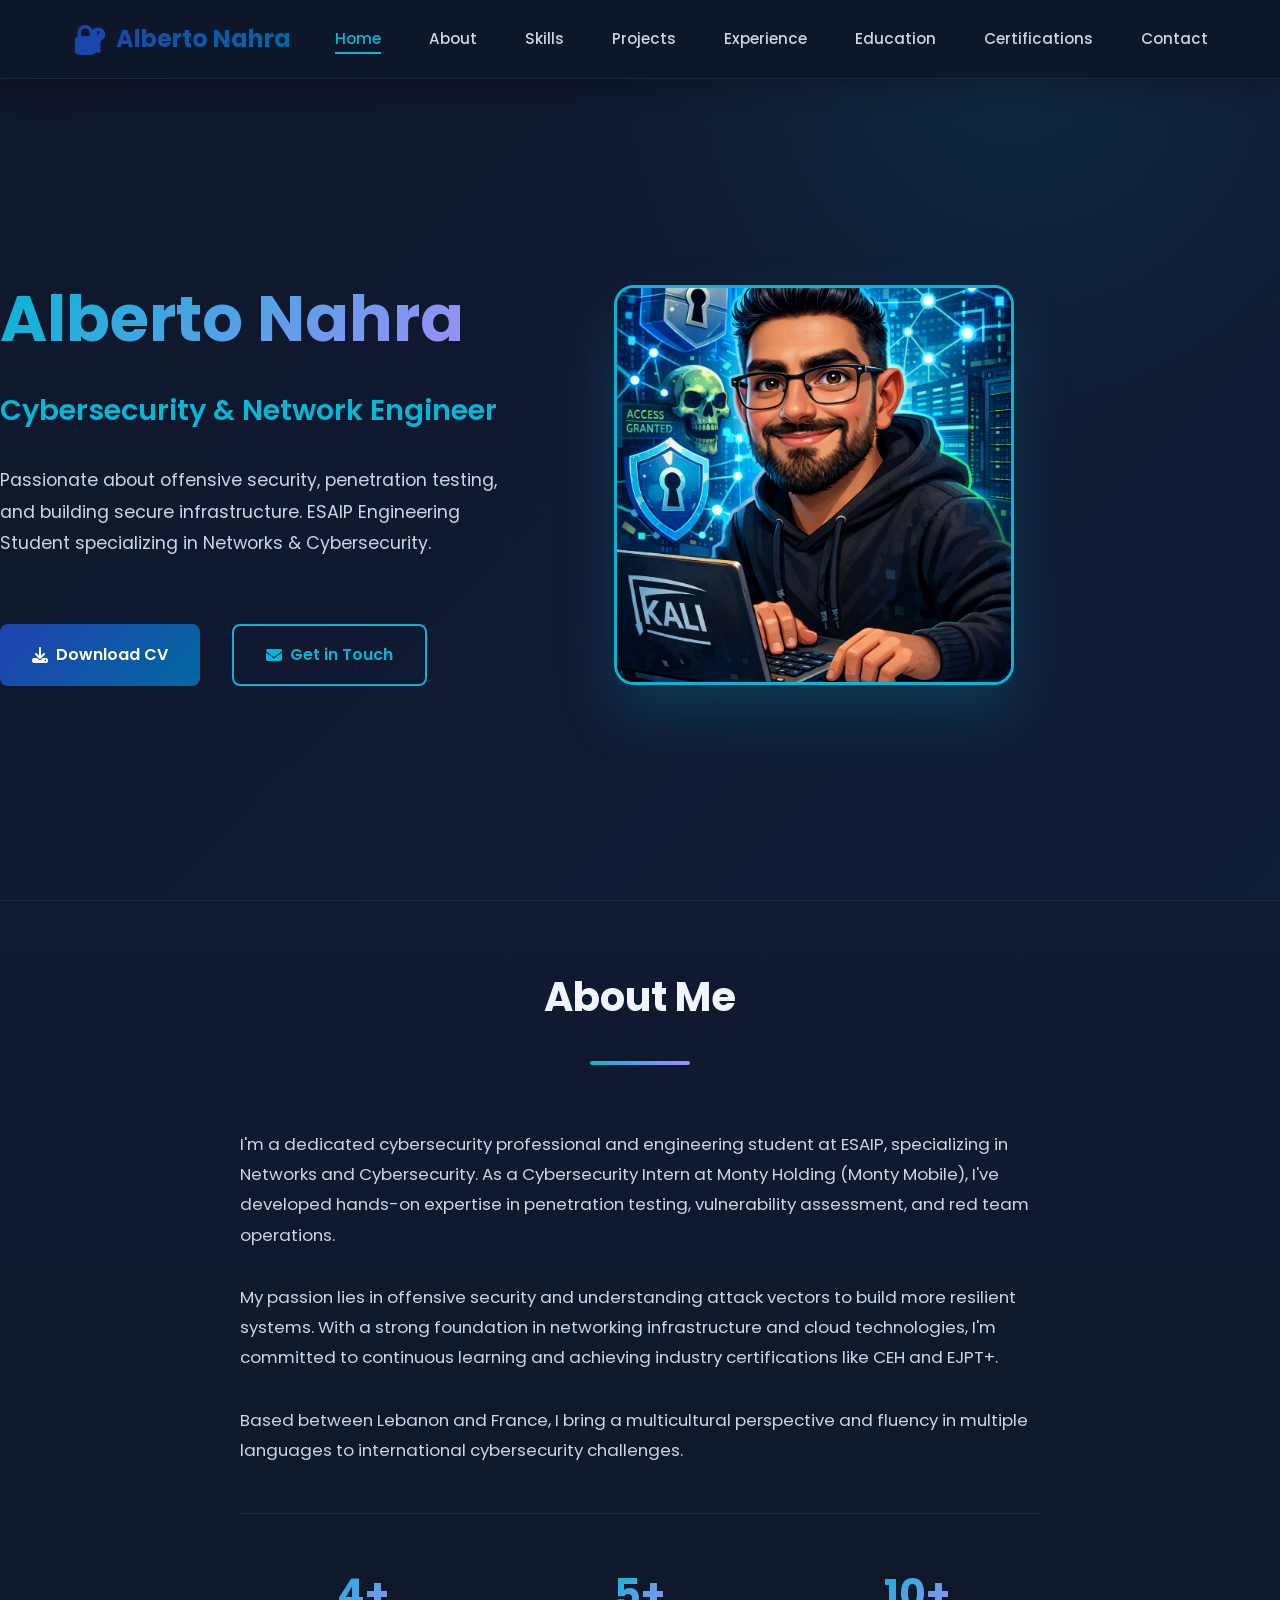
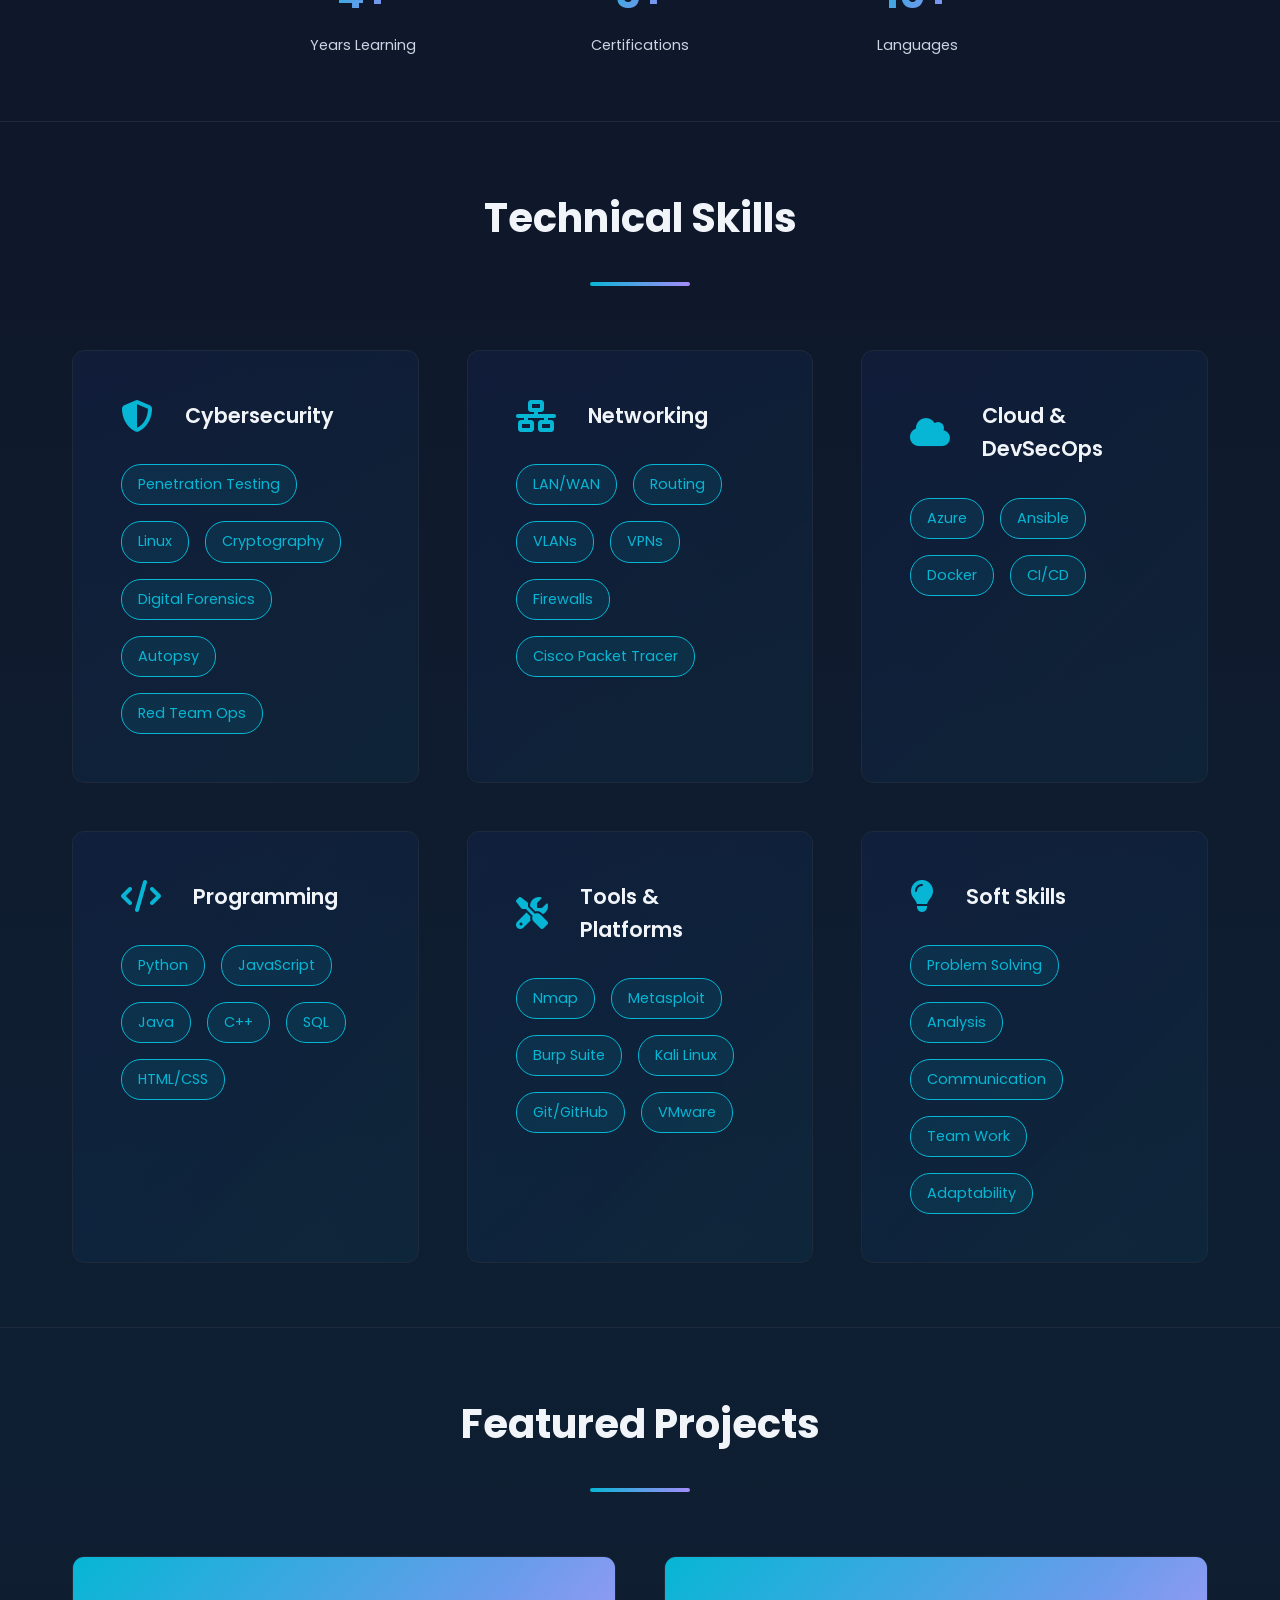
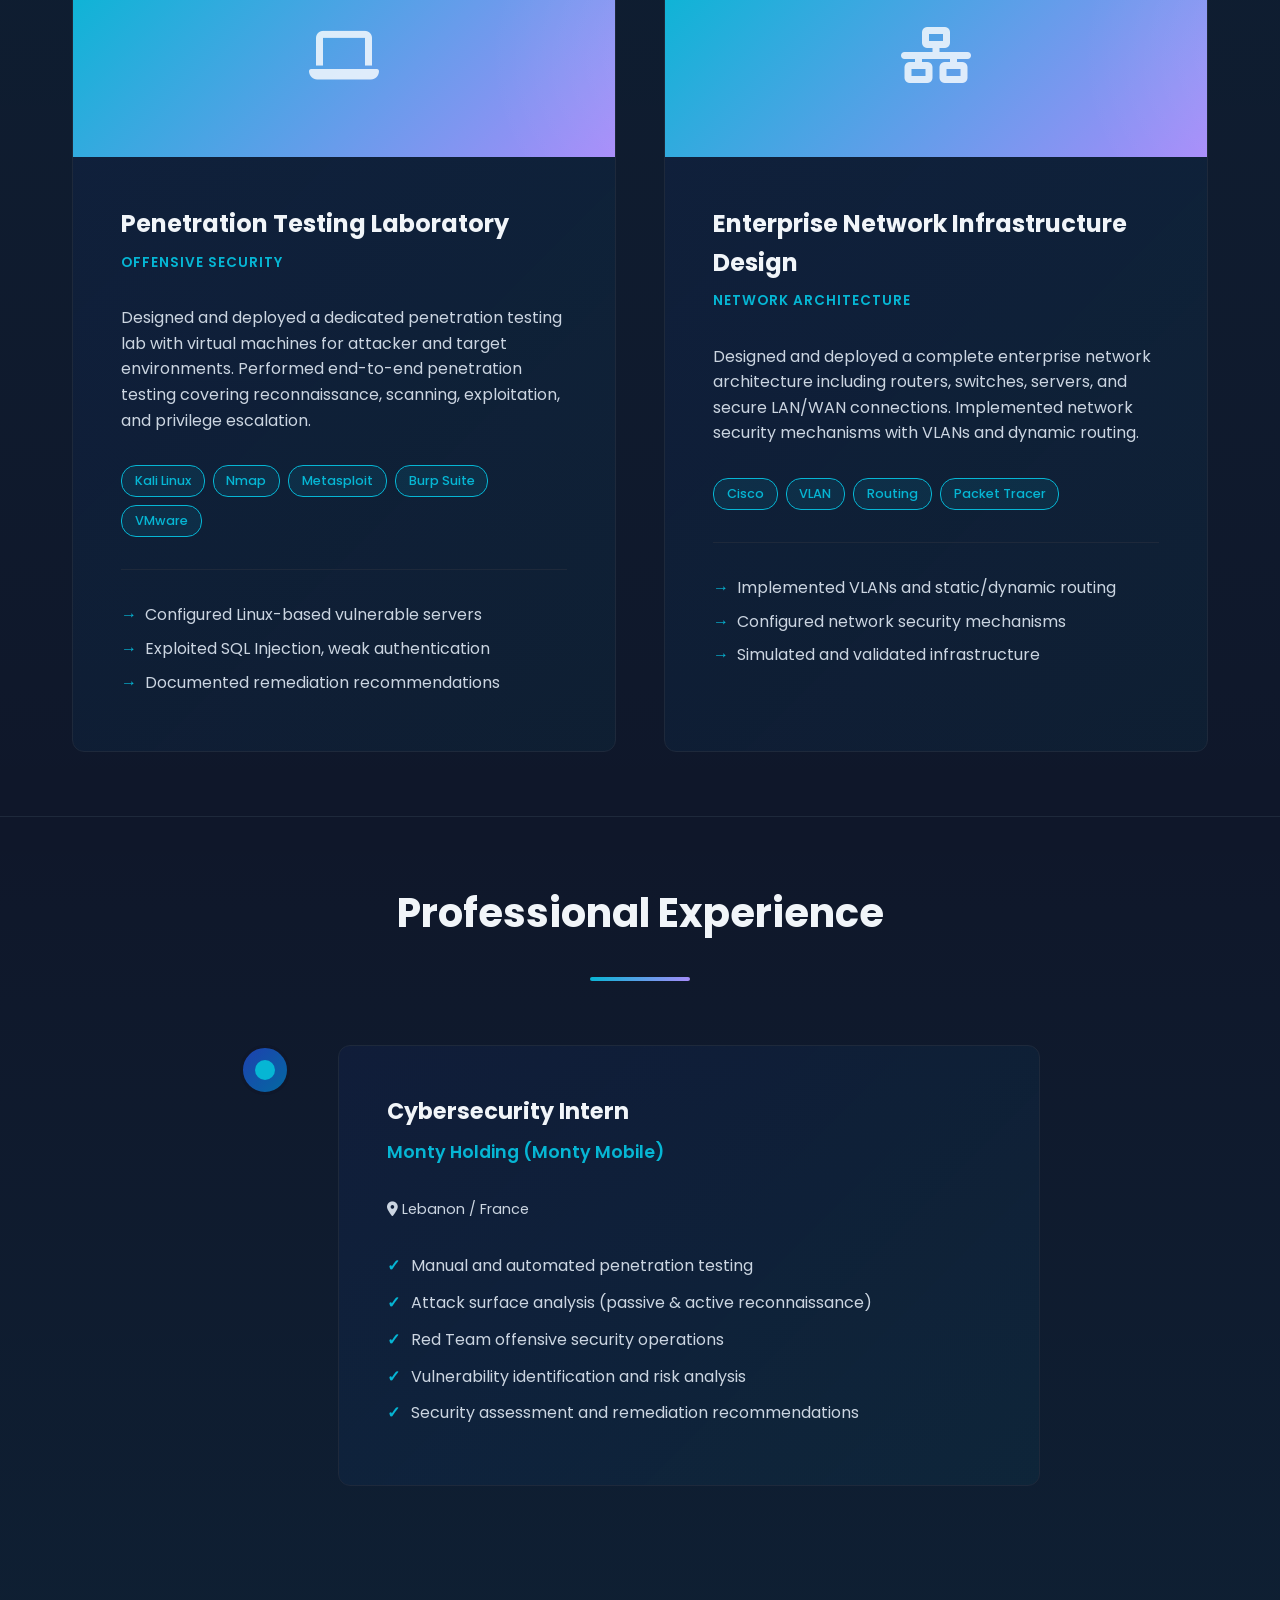
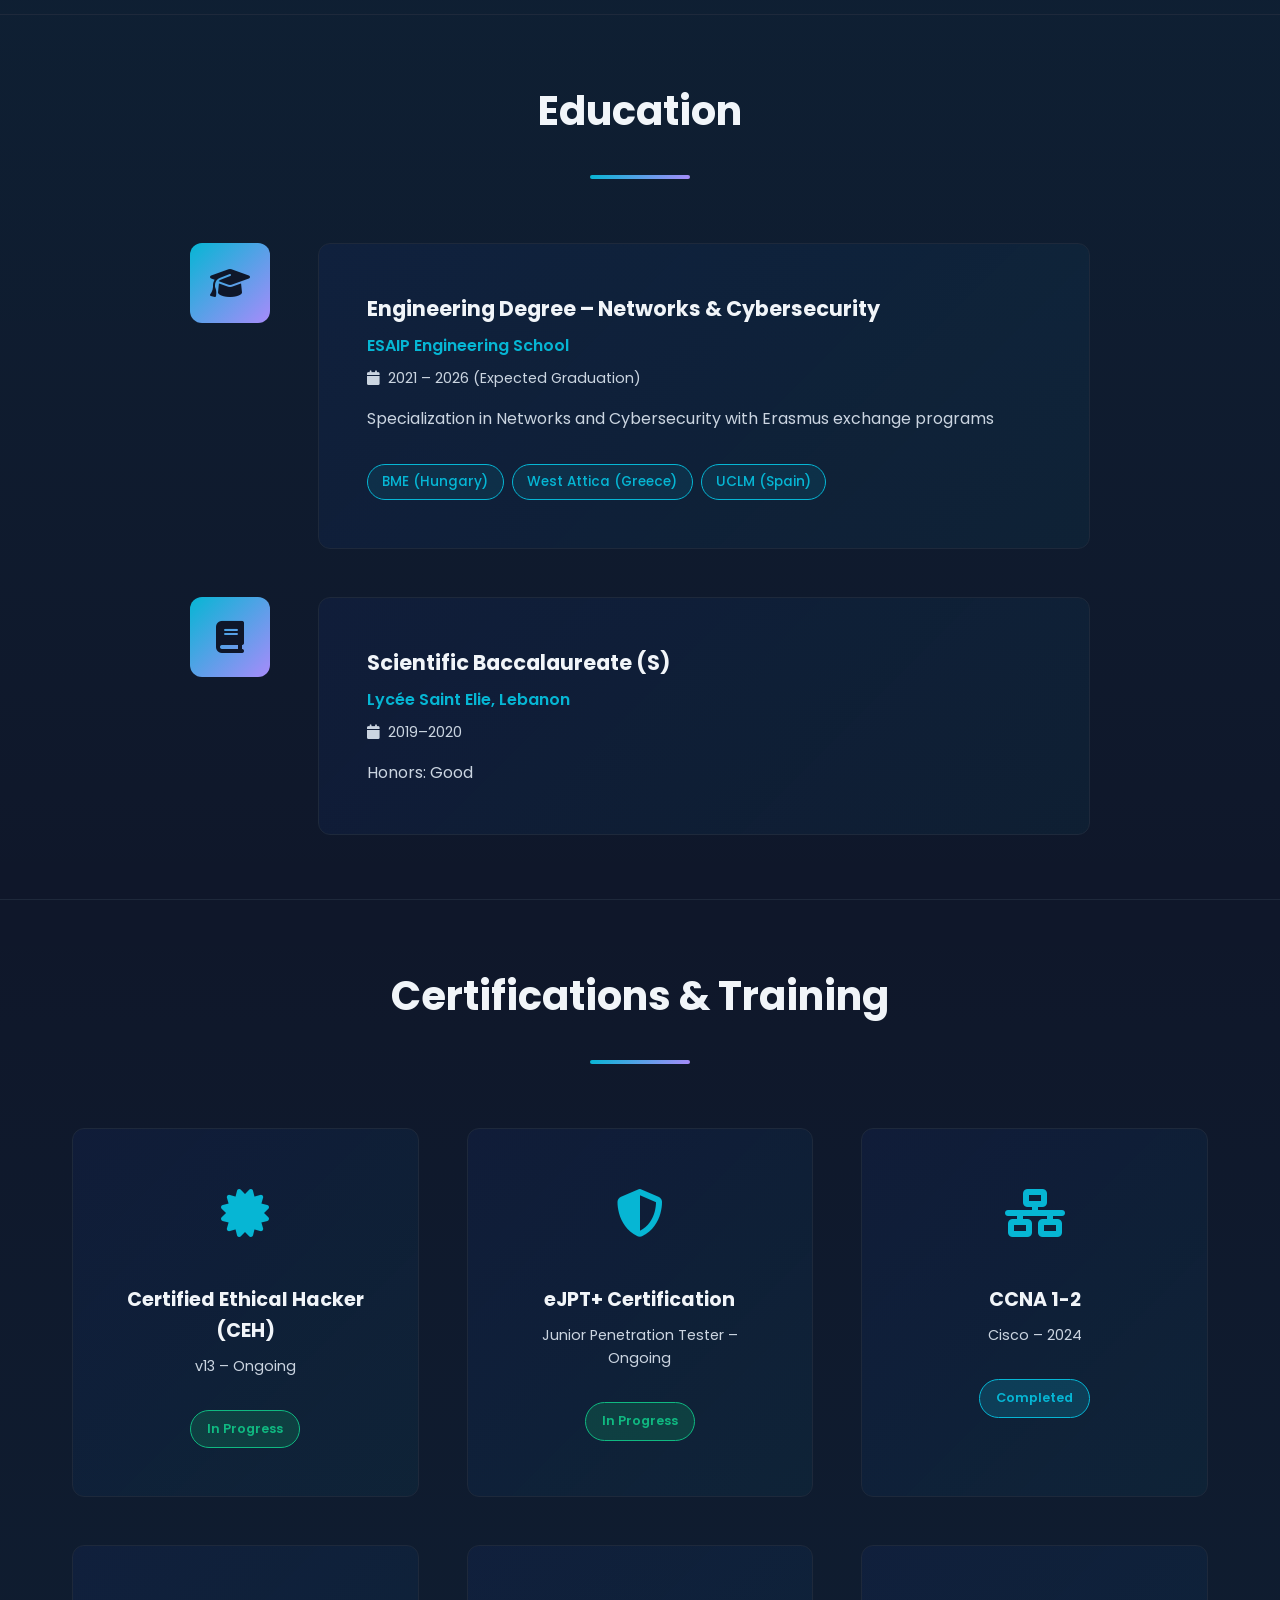
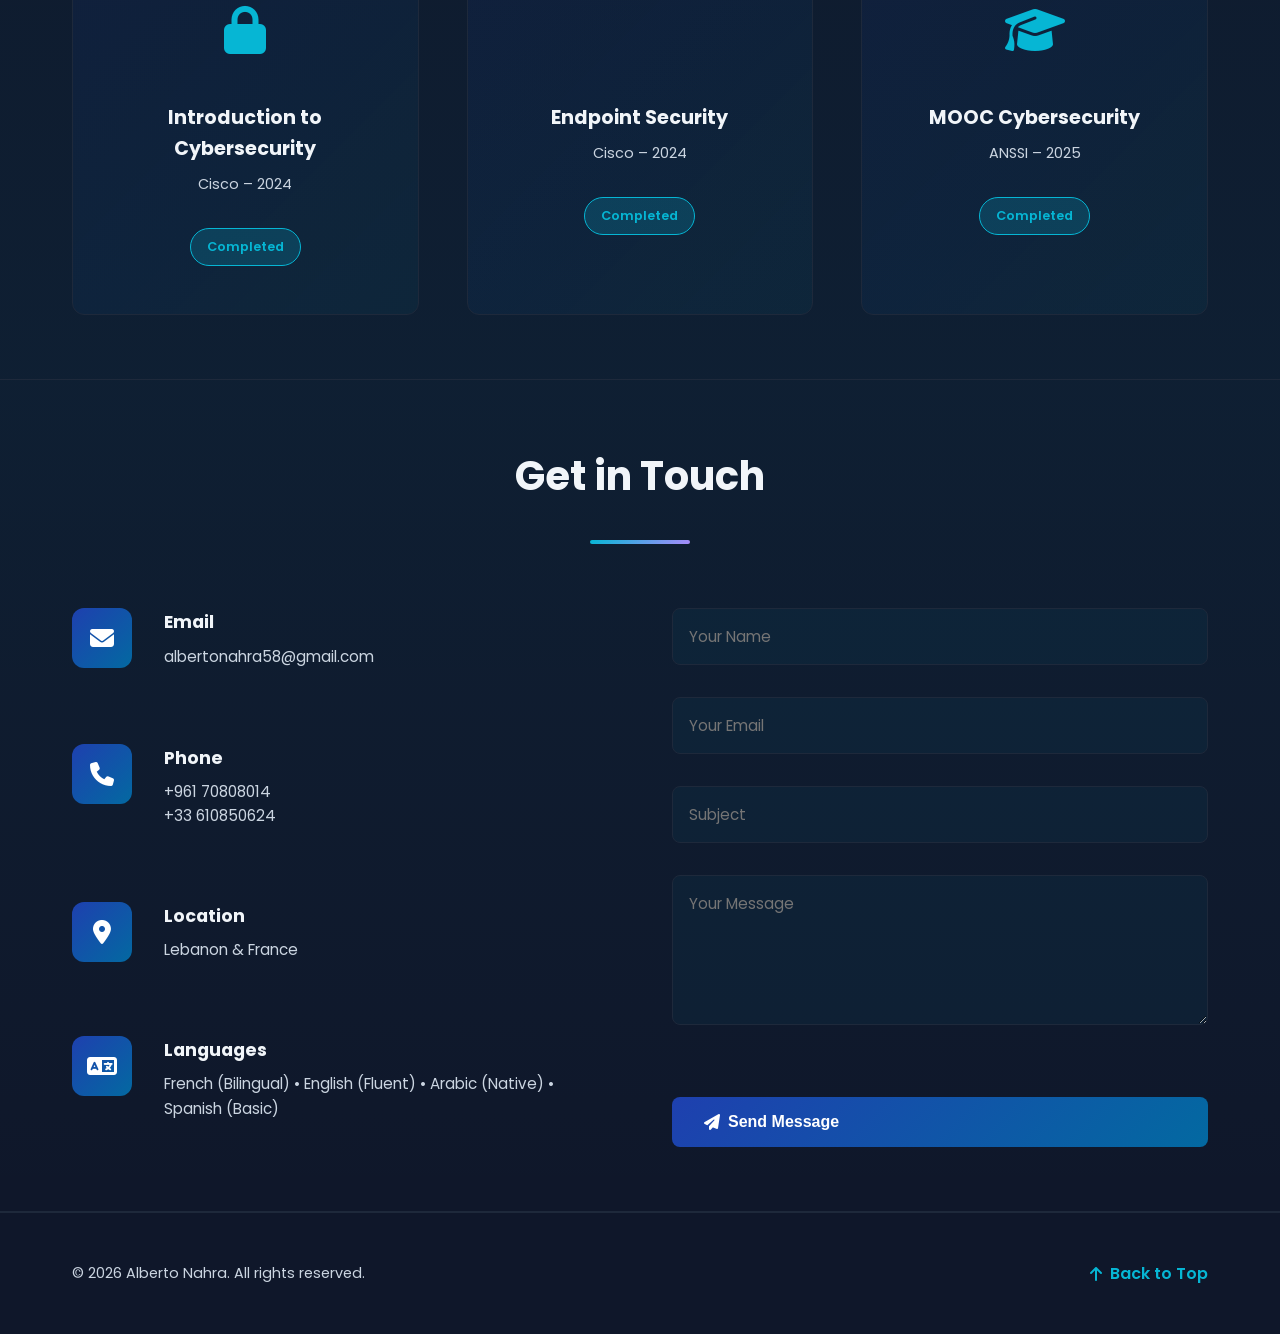
==== index.html @ e96bcf22 "Add files via upload" ====
<!DOCTYPE html>
<html lang="en">
<head>
    <meta charset="UTF-8">
    <meta name="viewport" content="width=device-width, initial-scale=1.0">
    <title>Alberto Nahra - Cybersecurity Professional</title>
    <link rel="stylesheet" href="style.css">
    <!-- Font Awesome Icons -->
    <link rel="stylesheet" href="https://cdnjs.cloudflare.com/ajax/libs/font-awesome/6.4.0/css/all.min.css">
    <!-- Google Fonts -->
    <link href="https://fonts.googleapis.com/css2?family=Poppins:wght@300;400;500;600;700&family=JetBrains+Mono:wght@400;600&display=swap" rel="stylesheet">
</head>
<body>
    <!-- Navigation Bar -->
    <nav class="navbar">
        <div class="nav-container">
            <div class="nav-logo">
                <span class="logo-icon">🔐</span>
                <span>Alberto Nahra</span>
            </div>
            <ul class="nav-menu">
                <li><a href="#home" class="nav-link active">Home</a></li>
                <li><a href="#about" class="nav-link">About</a></li>
                <li><a href="#skills" class="nav-link">Skills</a></li>
                <li><a href="#projects" class="nav-link">Projects</a></li>
                <li><a href="#experience" class="nav-link">Experience</a></li>
                <li><a href="#education" class="nav-link">Education</a></li>
                <li><a href="#certifications" class="nav-link">Certifications</a></li>
                <li><a href="#contact" class="nav-link">Contact</a></li>
            </ul>
            <div class="hamburger">
                <span></span>
                <span></span>
                <span></span>
            </div>
        </div>
    </nav>

    <!-- Hero Section -->
    <section id="home" class="hero">
        <div class="hero-content">
            <div class="hero-text">
                <h1 class="hero-title">Alberto Nahra</h1>
                <h2 class="hero-subtitle">Cybersecurity & Network Engineer</h2>
                <p class="hero-description">Passionate about offensive security, penetration testing, and building secure infrastructure. ESAIP Engineering Student specializing in Networks & Cybersecurity.</p>
                <div class="hero-buttons">
                    <a href="Alberto Nahra CV  (1).pdf" class="btn btn-primary" download>
                        <i class="fas fa-download"></i> Download CV
                    </a>
                    <a href="#contact" class="btn btn-secondary">
                        <i class="fas fa-envelope"></i> Get in Touch
                    </a>
                </div>
            </div>
            <div class="hero-image">
                <img src="profile.png" alt="Alberto Nahra" class="profile-img">
            </div>
        </div>
    </section>

    <!-- About Section -->
    <section id="about" class="about">
        <div class="container">
            <div class="section-header">
                <h2 class="section-title">About Me</h2>
                <div class="title-underline"></div>
            </div>
            <div class="about-content">
                <div class="about-text">
                    <p>I'm a dedicated cybersecurity professional and engineering student at ESAIP, specializing in Networks and Cybersecurity. As a Cybersecurity Intern at Monty Holding (Monty Mobile), I've developed hands-on expertise in penetration testing, vulnerability assessment, and red team operations.</p>
                    <p>My passion lies in offensive security and understanding attack vectors to build more resilient systems. With a strong foundation in networking infrastructure and cloud technologies, I'm committed to continuous learning and achieving industry certifications like CEH and EJPT+.</p>
                    <p>Based between Lebanon and France, I bring a multicultural perspective and fluency in multiple languages to international cybersecurity challenges.</p>
                    <div class="about-stats">
                        <div class="stat">
                            <span class="stat-number">4+</span>
                            <span class="stat-label">Years Learning</span>
                        </div>
                        <div class="stat">
                            <span class="stat-number">5+</span>
                            <span class="stat-label">Certifications</span>
                        </div>
                        <div class="stat">
                            <span class="stat-number">10+</span>
                            <span class="stat-label">Languages</span>
                        </div>
                    </div>
                </div>
            </div>
        </div>
    </section>

    <!-- Skills Section -->
    <section id="skills" class="skills">
        <div class="container">
            <div class="section-header">
                <h2 class="section-title">Technical Skills</h2>
                <div class="title-underline"></div>
            </div>
            <div class="skills-grid">
                <!-- Cybersecurity -->
                <div class="skill-category">
                    <div class="skill-header">
                        <i class="fas fa-shield-alt"></i>
                        <h3>Cybersecurity</h3>
                    </div>
                    <div class="skill-list">
                        <span class="skill-tag">Penetration Testing</span>
                        <span class="skill-tag">Linux</span>
                        <span class="skill-tag">Cryptography</span>
                        <span class="skill-tag">Digital Forensics</span>
                        <span class="skill-tag">Autopsy</span>
                        <span class="skill-tag">Red Team Ops</span>
                    </div>
                </div>

                <!-- Networking -->
                <div class="skill-category">
                    <div class="skill-header">
                        <i class="fas fa-network-wired"></i>
                        <h3>Networking</h3>
                    </div>
                    <div class="skill-list">
                        <span class="skill-tag">LAN/WAN</span>
                        <span class="skill-tag">Routing</span>
                        <span class="skill-tag">VLANs</span>
                        <span class="skill-tag">VPNs</span>
                        <span class="skill-tag">Firewalls</span>
                        <span class="skill-tag">Cisco Packet Tracer</span>
                    </div>
                </div>

                <!-- Cloud & DevSecOps -->
                <div class="skill-category">
                    <div class="skill-header">
                        <i class="fas fa-cloud"></i>
                        <h3>Cloud & DevSecOps</h3>
                    </div>
                    <div class="skill-list">
                        <span class="skill-tag">Azure</span>
                        <span class="skill-tag">Ansible</span>
                        <span class="skill-tag">Docker</span>
                        <span class="skill-tag">CI/CD</span>
                    </div>
                </div>

                <!-- Programming -->
                <div class="skill-category">
                    <div class="skill-header">
                        <i class="fas fa-code"></i>
                        <h3>Programming</h3>
                    </div>
                    <div class="skill-list">
                        <span class="skill-tag">Python</span>
                        <span class="skill-tag">JavaScript</span>
                        <span class="skill-tag">Java</span>
                        <span class="skill-tag">C++</span>
                        <span class="skill-tag">SQL</span>
                        <span class="skill-tag">HTML/CSS</span>
                    </div>
                </div>

                <!-- Tools & Platforms -->
                <div class="skill-category">
                    <div class="skill-header">
                        <i class="fas fa-tools"></i>
                        <h3>Tools & Platforms</h3>
                    </div>
                    <div class="skill-list">
                        <span class="skill-tag">Nmap</span>
                        <span class="skill-tag">Metasploit</span>
                        <span class="skill-tag">Burp Suite</span>
                        <span class="skill-tag">Kali Linux</span>
                        <span class="skill-tag">Git/GitHub</span>
                        <span class="skill-tag">VMware</span>
                    </div>
                </div>

                <!-- Soft Skills -->
                <div class="skill-category">
                    <div class="skill-header">
                        <i class="fas fa-lightbulb"></i>
                        <h3>Soft Skills</h3>
                    </div>
                    <div class="skill-list">
                        <span class="skill-tag">Problem Solving</span>
                        <span class="skill-tag">Analysis</span>
                        <span class="skill-tag">Communication</span>
                        <span class="skill-tag">Team Work</span>
                        <span class="skill-tag">Adaptability</span>
                    </div>
                </div>
            </div>
        </div>
    </section>

    <!-- Projects Section -->
    <section id="projects" class="projects">
        <div class="container">
            <div class="section-header">
                <h2 class="section-title">Featured Projects</h2>
                <div class="title-underline"></div>
            </div>
            <div class="projects-grid">
                <!-- Project 1 -->
                <div class="project-card">
                    <div class="project-image">
                        <div class="project-icon"><i class="fas fa-laptop"></i></div>
                    </div>
                    <div class="project-content">
                        <h3>Penetration Testing Laboratory</h3>
                        <p class="project-category">Offensive Security</p>
                        <p class="project-description">Designed and deployed a dedicated penetration testing lab with virtual machines for attacker and target environments. Performed end-to-end penetration testing covering reconnaissance, scanning, exploitation, and privilege escalation.</p>
                        <div class="project-tech">
                            <span class="tech-badge">Kali Linux</span>
                            <span class="tech-badge">Nmap</span>
                            <span class="tech-badge">Metasploit</span>
                            <span class="tech-badge">Burp Suite</span>
                            <span class="tech-badge">VMware</span>
                        </div>
                        <div class="project-highlights">
                            <ul>
                                <li>Configured Linux-based vulnerable servers</li>
                                <li>Exploited SQL Injection, weak authentication</li>
                                <li>Documented remediation recommendations</li>
                            </ul>
                        </div>
                    </div>
                </div>

                <!-- Project 2 -->
                <div class="project-card">
                    <div class="project-image">
                        <div class="project-icon"><i class="fas fa-network-wired"></i></div>
                    </div>
                    <div class="project-content">
                        <h3>Enterprise Network Infrastructure Design</h3>
                        <p class="project-category">Network Architecture</p>
                        <p class="project-description">Designed and deployed a complete enterprise network architecture including routers, switches, servers, and secure LAN/WAN connections. Implemented network security mechanisms with VLANs and dynamic routing.</p>
                        <div class="project-tech">
                            <span class="tech-badge">Cisco</span>
                            <span class="tech-badge">VLAN</span>
                            <span class="tech-badge">Routing</span>
                            <span class="tech-badge">Packet Tracer</span>
                        </div>
                        <div class="project-highlights">
                            <ul>
                                <li>Implemented VLANs and static/dynamic routing</li>
                                <li>Configured network security mechanisms</li>
                                <li>Simulated and validated infrastructure</li>
                            </ul>
                        </div>
                    </div>
                </div>
            </div>
        </div>
    </section>

    <!-- Experience Section -->
    <section id="experience" class="experience">
        <div class="container">
            <div class="section-header">
                <h2 class="section-title">Professional Experience</h2>
                <div class="title-underline"></div>
            </div>
            <div class="experience-timeline">
                <div class="timeline-item">
                    <div class="timeline-marker"></div>
                    <div class="timeline-content">
                        <div class="exp-header">
                            <h3>Cybersecurity Intern</h3>
                            <span class="exp-company">Monty Holding (Monty Mobile)</span>
                        </div>
                        <p class="exp-location"><i class="fas fa-map-marker-alt"></i> Lebanon / France</p>
                        <ul class="exp-description">
                            <li>Manual and automated penetration testing</li>
                            <li>Attack surface analysis (passive & active reconnaissance)</li>
                            <li>Red Team offensive security operations</li>
                            <li>Vulnerability identification and risk analysis</li>
                            <li>Security assessment and remediation recommendations</li>
                        </ul>
                    </div>
                </div>
            </div>
        </div>
    </section>

    <!-- Education Section -->
    <section id="education" class="education">
        <div class="container">
            <div class="section-header">
                <h2 class="section-title">Education</h2>
                <div class="title-underline"></div>
            </div>
            <div class="education-timeline">
                <!-- Engineering Degree -->
                <div class="edu-item">
                    <div class="edu-icon">
                        <i class="fas fa-graduation-cap"></i>
                    </div>
                    <div class="edu-content">
                        <h3>Engineering Degree – Networks & Cybersecurity</h3>
                        <p class="edu-school">ESAIP Engineering School</p>
                        <p class="edu-period"><i class="fas fa-calendar"></i> 2021 – 2026 (Expected Graduation)</p>
                        <p class="edu-description">Specialization in Networks and Cybersecurity with Erasmus exchange programs</p>
                        <div class="erasmus-tags">
                            <span class="erasmus-badge">BME (Hungary)</span>
                            <span class="erasmus-badge">West Attica (Greece)</span>
                            <span class="erasmus-badge">UCLM (Spain)</span>
                        </div>
                    </div>
                </div>

                <!-- Baccalaureate -->
                <div class="edu-item">
                    <div class="edu-icon">
                        <i class="fas fa-book"></i>
                    </div>
                    <div class="edu-content">
                        <h3>Scientific Baccalaureate (S)</h3>
                        <p class="edu-school">Lycée Saint Elie, Lebanon</p>
                        <p class="edu-period"><i class="fas fa-calendar"></i> 2019–2020</p>
                        <p class="edu-description">Honors: Good</p>
                    </div>
                </div>
            </div>
        </div>
    </section>

    <!-- Certifications Section -->
    <section id="certifications" class="certifications">
        <div class="container">
            <div class="section-header">
                <h2 class="section-title">Certifications & Training</h2>
                <div class="title-underline"></div>
            </div>
            <div class="certifications-grid">
                <!-- CEH -->
                <div class="cert-card cert-active">
                    <div class="cert-icon">
                        <i class="fas fa-certificate"></i>
                    </div>
                    <h3>Certified Ethical Hacker (CEH)</h3>
                    <p class="cert-issuer">v13 – Ongoing</p>
                    <span class="cert-status">In Progress</span>
                </div>

                <!-- EJPT+ -->
                <div class="cert-card cert-active">
                    <div class="cert-icon">
                        <i class="fas fa-shield-alt"></i>
                    </div>
                    <h3>eJPT+ Certification</h3>
                    <p class="cert-issuer">Junior Penetration Tester – Ongoing</p>
                    <span class="cert-status">In Progress</span>
                </div>

                <!-- CCNA -->
                <div class="cert-card">
                    <div class="cert-icon">
                        <i class="fas fa-network-wired"></i>
                    </div>
                    <h3>CCNA 1-2</h3>
                    <p class="cert-issuer">Cisco – 2024</p>
                    <span class="cert-status">Completed</span>
                </div>

                <!-- Intro to Cybersecurity -->
                <div class="cert-card">
                    <div class="cert-icon">
                        <i class="fas fa-lock"></i>
                    </div>
                    <h3>Introduction to Cybersecurity</h3>
                    <p class="cert-issuer">Cisco – 2024</p>
                    <span class="cert-status">Completed</span>
                </div>

                <!-- Endpoint Security -->
                <div class="cert-card">
                    <div class="cert-icon">
                        <i class="fas fa-laptop-shield"></i>
                    </div>
                    <h3>Endpoint Security</h3>
                    <p class="cert-issuer">Cisco – 2024</p>
                    <span class="cert-status">Completed</span>
                </div>

                <!-- ANSSI MOOC -->
                <div class="cert-card">
                    <div class="cert-icon">
                        <i class="fas fa-graduation-cap"></i>
                    </div>
                    <h3>MOOC Cybersecurity</h3>
                    <p class="cert-issuer">ANSSI – 2025</p>
                    <span class="cert-status">Completed</span>
                </div>
            </div>
        </div>
    </section>

    <!-- Contact Section -->
    <section id="contact" class="contact">
        <div class="container">
            <div class="section-header">
                <h2 class="section-title">Get in Touch</h2>
                <div class="title-underline"></div>
            </div>
            <div class="contact-wrapper">
                <!-- Contact Info -->
                <div class="contact-info">
                    <div class="contact-item">
                        <div class="contact-icon">
                            <i class="fas fa-envelope"></i>
                        </div>
                        <div class="contact-details">
                            <h4>Email</h4>
                            <a href="mailto:albertonahra58@gmail.com">albertonahra58@gmail.com</a>
                        </div>
                    </div>

                    <div class="contact-item">
                        <div class="contact-icon">
                            <i class="fas fa-phone"></i>
                        </div>
                        <div class="contact-details">
                            <h4>Phone</h4>
                            <p>+961 70808014</p>
                            <p>+33 610850624</p>
                        </div>
                    </div>

                    <div class="contact-item">
                        <div class="contact-icon">
                            <i class="fas fa-map-marker-alt"></i>
                        </div>
                        <div class="contact-details">
                            <h4>Location</h4>
                            <p>Lebanon & France</p>
                        </div>
                    </div>

                    <div class="contact-item">
                        <div class="contact-icon">
                            <i class="fas fa-language"></i>
                        </div>
                        <div class="contact-details">
                            <h4>Languages</h4>
                            <p>French (Bilingual) • English (Fluent) • Arabic (Native) • Spanish (Basic)</p>
                        </div>
                    </div>
                </div>

                <!-- Contact Form -->
                <div class="contact-form">
                    <form id="contactForm">
                        <div class="form-group">
                            <input type="text" placeholder="Your Name" required>
                        </div>
                        <div class="form-group">
                            <input type="email" placeholder="Your Email" required>
                        </div>
                        <div class="form-group">
                            <input type="text" placeholder="Subject">
                        </div>
                        <div class="form-group">
                            <textarea placeholder="Your Message" rows="5" required></textarea>
                        </div>
                        <button type="submit" class="btn btn-primary btn-submit">
                            <i class="fas fa-paper-plane"></i> Send Message
                        </button>
                    </form>
                </div>
            </div>
        </div>
    </section>

    <!-- Footer -->
    <footer class="footer">
        <div class="container">
            <div class="footer-content">
                <p>&copy; 2026 Alberto Nahra. All rights reserved.</p>
                <div class="footer-links">
                    <a href="#home"><i class="fas fa-arrow-up"></i> Back to Top</a>
                </div>
            </div>
        </div>
    </footer>

    <script src="script.js"></script>
</body>
</html>
---- style.css ----
/* ========================================
   PORTFOLIO CSS - Alberto Nahra
   Modern Cybersecurity Theme with Animations
   ======================================== */

/* ========== CSS Variables ========== */
:root {
    /* Colors */
    --primary-dark: #0f172a;
    --primary-blue: #1e40af;
    --secondary-blue: #0369a1;
    --accent-cyan: #06b6d4;
    --accent-purple: #a78bfa;
    --text-light: #f1f5f9;
    --text-gray: #cbd5e1;
    --border-color: #1e293b;
    --success-green: #10b981;
    
    /* Gradients */
    --gradient-primary: linear-gradient(135deg, #1e40af 0%, #0369a1 100%);
    --gradient-accent: linear-gradient(135deg, #06b6d4 0%, #a78bfa 100%);
    --gradient-hover: linear-gradient(135deg, #1855d4 0%, #0284c7 100%);
    
    /* Spacing */
    --spacing-xs: 0.5rem;
    --spacing-sm: 1rem;
    --spacing-md: 2rem;
    --spacing-lg: 3rem;
    --spacing-xl: 4rem;
    
    /* Typography */
    --font-primary: 'Poppins', sans-serif;
    --font-mono: 'JetBrains Mono', monospace;
    
    /* Transitions */
    --transition: all 0.3s cubic-bezier(0.4, 0, 0.2, 1);
    --transition-smooth: all 0.5s cubic-bezier(0.4, 0, 0.2, 1);
}

/* ========== Global Styles ========== */
* {
    margin: 0;
    padding: 0;
    box-sizing: border-box;
}

html {
    scroll-behavior: smooth;
}

body {
    font-family: var(--font-primary);
    background: var(--primary-dark);
    color: var(--text-light);
    line-height: 1.6;
    overflow-x: hidden;
}

/* ========== Container ========== */
.container {
    max-width: 1200px;
    margin: 0 auto;
    padding: 0 var(--spacing-md);
}

/* ========== Navigation Bar ========== */
.navbar {
    position: fixed;
    top: 0;
    left: 0;
    right: 0;
    background: rgba(15, 23, 42, 0.95);
    backdrop-filter: blur(10px);
    border-bottom: 1px solid var(--border-color);
    z-index: 1000;
    transition: var(--transition);
    box-shadow: 0 4px 30px rgba(0, 0, 0, 0.3);
}

.nav-container {
    max-width: 1200px;
    margin: 0 auto;
    padding: 1rem var(--spacing-md);
    display: flex;
    justify-content: space-between;
    align-items: center;
}

.nav-logo {
    display: flex;
    align-items: center;
    gap: 0.5rem;
    font-size: 1.5rem;
    font-weight: 700;
    background: var(--gradient-primary);
    -webkit-background-clip: text;
    -webkit-text-fill-color: transparent;
    background-clip: text;
    cursor: pointer;
}

.nav-logo .logo-icon {
    font-size: 1.8rem;
}

.nav-menu {
    display: flex;
    list-style: none;
    gap: var(--spacing-lg);
    align-items: center;
}

.nav-link {
    color: var(--text-gray);
    text-decoration: none;
    font-weight: 500;
    font-size: 0.95rem;
    transition: var(--transition);
    position: relative;
}

.nav-link::after {
    content: '';
    position: absolute;
    bottom: -5px;
    left: 0;
    width: 0;
    height: 2px;
    background: var(--accent-cyan);
    transition: var(--transition);
}

.nav-link:hover,
.nav-link.active {
    color: var(--accent-cyan);
}

.nav-link:hover::after,
.nav-link.active::after {
    width: 100%;
}

.hamburger {
    display: none;
    flex-direction: column;
    cursor: pointer;
    gap: 5px;
}

.hamburger span {
    width: 25px;
    height: 3px;
    background: var(--accent-cyan);
    border-radius: 2px;
    transition: var(--transition);
}

/* ========== Hero Section ========== */
.hero {
    margin-top: 70px;
    min-height: calc(100vh - 70px);
    background: linear-gradient(135deg, rgba(15, 23, 42, 1) 0%, rgba(30, 64, 175, 0.1) 100%);
    display: flex;
    align-items: center;
    padding: var(--spacing-xl) 0;
    position: relative;
    overflow: hidden;
}

.hero::before {
    content: '';
    position: absolute;
    top: -50%;
    right: -10%;
    width: 800px;
    height: 800px;
    background: radial-gradient(circle, rgba(6, 182, 212, 0.1) 0%, transparent 70%);
    animation: float 8s ease-in-out infinite;
}

.hero-content {
    position: relative;
    z-index: 2;
    display: grid;
    grid-template-columns: 1fr 1fr;
    gap: var(--spacing-xl);
    align-items: center;
    animation: slideInUp 1s ease-out;
}

.hero-text {
    display: flex;
    flex-direction: column;
    gap: var(--spacing-md);
}

.hero-title {
    font-size: 4rem;
    font-weight: 700;
    line-height: 1.1;
    background: var(--gradient-accent);
    -webkit-background-clip: text;
    -webkit-text-fill-color: transparent;
    background-clip: text;
}

.hero-subtitle {
    font-size: 1.8rem;
    color: var(--accent-cyan);
    font-weight: 600;
}

.hero-description {
    font-size: 1.1rem;
    color: var(--text-gray);
    max-width: 500px;
    line-height: 1.8;
}

.hero-buttons {
    display: flex;
    gap: var(--spacing-md);
    flex-wrap: wrap;
    margin-top: var(--spacing-md);
}

.btn {
    padding: 1rem 2rem;
    font-size: 1rem;
    border: none;
    border-radius: 8px;
    font-weight: 600;
    cursor: pointer;
    transition: var(--transition-smooth);
    display: inline-flex;
    align-items: center;
    gap: 0.5rem;
    text-decoration: none;
    text-transform: none;
}

.btn-primary {
    background: var(--gradient-primary);
    color: white;
}

.btn-primary:hover {
    transform: translateY(-3px);
    box-shadow: 0 20px 40px rgba(30, 64, 175, 0.3);
    background: var(--gradient-hover);
}

.btn-secondary {
    background: transparent;
    color: var(--accent-cyan);
    border: 2px solid var(--accent-cyan);
}

.btn-secondary:hover {
    background: rgba(6, 182, 212, 0.1);
    transform: translateY(-3px);
    box-shadow: 0 20px 40px rgba(6, 182, 212, 0.2);
}

.profile-img {
    width: 100%;
    max-width: 400px;
    border-radius: 20px;
    border: 3px solid var(--accent-cyan);
    box-shadow: 0 30px 60px rgba(6, 182, 212, 0.2);
    animation: slideInRight 1s ease-out;
    transition: var(--transition);
    object-fit: cover;
    aspect-ratio: 1;
}

.profile-img:hover {
    transform: translateY(-10px) scale(1.02);
    box-shadow: 0 40px 80px rgba(6, 182, 212, 0.3);
}

.hero-image {
    display: flex;
    justify-content: center;
    align-items: center;
}

/* ========== Section Headers ========== */
.section-header {
    text-align: center;
    margin-bottom: var(--spacing-xl);
}

.section-title {
    font-size: 2.5rem;
    font-weight: 700;
    color: var(--text-light);
    margin-bottom: var(--spacing-md);
}

.title-underline {
    width: 100px;
    height: 4px;
    background: var(--gradient-accent);
    margin: 0 auto;
    border-radius: 2px;
    animation: slideInUp 0.8s ease-out;
}

/* ========== About Section ========== */
.about {
    padding: var(--spacing-xl) 0;
    background: linear-gradient(180deg, rgba(30, 64, 175, 0.05) 0%, transparent 100%);
    border-top: 1px solid var(--border-color);
}

.about-text {
    max-width: 800px;
    margin: 0 auto;
    animation: fadeInUp 1s ease-out;
}

.about-text p {
    font-size: 1.05rem;
    color: var(--text-gray);
    margin-bottom: var(--spacing-md);
    line-height: 1.8;
}

.about-stats {
    display: grid;
    grid-template-columns: repeat(3, 1fr);
    gap: var(--spacing-md);
    margin-top: var(--spacing-lg);
    padding-top: var(--spacing-lg);
    border-top: 1px solid var(--border-color);
}

.stat {
    display: flex;
    flex-direction: column;
    align-items: center;
    gap: var(--spacing-xs);
}

.stat-number {
    font-size: 2.5rem;
    font-weight: 700;
    background: var(--gradient-accent);
    -webkit-background-clip: text;
    -webkit-text-fill-color: transparent;
    background-clip: text;
}

.stat-label {
    color: var(--text-gray);
    font-size: 0.9rem;
}

/* ========== Skills Section ========== */
.skills {
    padding: var(--spacing-xl) 0;
    background: linear-gradient(180deg, transparent 0%, rgba(6, 182, 212, 0.05) 100%);
    border-top: 1px solid var(--border-color);
}

.skills-grid {
    display: grid;
    grid-template-columns: repeat(auto-fit, minmax(320px, 1fr));
    gap: var(--spacing-lg);
}

.skill-category {
    background: linear-gradient(135deg, rgba(30, 64, 175, 0.1) 0%, rgba(6, 182, 212, 0.05) 100%);
    border: 1px solid var(--border-color);
    border-radius: 12px;
    padding: var(--spacing-lg);
    transition: var(--transition);
    animation: fadeInUp 0.8s ease-out;
}

.skill-category:hover {
    border-color: var(--accent-cyan);
    transform: translateY(-8px);
    box-shadow: 0 15px 40px rgba(6, 182, 212, 0.1);
    background: linear-gradient(135deg, rgba(30, 64, 175, 0.15) 0%, rgba(6, 182, 212, 0.1) 100%);
}

.skill-header {
    display: flex;
    align-items: center;
    gap: var(--spacing-md);
    margin-bottom: var(--spacing-md);
}

.skill-header i {
    font-size: 2rem;
    color: var(--accent-cyan);
}

.skill-header h3 {
    font-size: 1.3rem;
    font-weight: 600;
    color: var(--text-light);
}

.skill-list {
    display: flex;
    flex-wrap: wrap;
    gap: var(--spacing-sm);
}

.skill-tag {
    background: rgba(6, 182, 212, 0.1);
    border: 1px solid var(--accent-cyan);
    color: var(--accent-cyan);
    padding: 0.5rem 1rem;
    border-radius: 20px;
    font-size: 0.9rem;
    transition: var(--transition);
    display: inline-block;
}

.skill-tag:hover {
    background: var(--accent-cyan);
    color: var(--primary-dark);
    transform: scale(1.05);
}

/* ========== Projects Section ========== */
.projects {
    padding: var(--spacing-xl) 0;
    background: linear-gradient(180deg, rgba(6, 182, 212, 0.05) 0%, transparent 100%);
    border-top: 1px solid var(--border-color);
}

.projects-grid {
    display: grid;
    grid-template-columns: repeat(auto-fit, minmax(500px, 1fr));
    gap: var(--spacing-lg);
}

.project-card {
    background: linear-gradient(135deg, rgba(30, 64, 175, 0.1) 0%, rgba(6, 182, 212, 0.05) 100%);
    border: 1px solid var(--border-color);
    border-radius: 12px;
    overflow: hidden;
    transition: var(--transition-smooth);
    animation: fadeInUp 0.8s ease-out;
}

.project-card:hover {
    border-color: var(--accent-cyan);
    transform: translateY(-12px);
    box-shadow: 0 20px 50px rgba(6, 182, 212, 0.15);
}

.project-image {
    height: 200px;
    background: linear-gradient(135deg, var(--accent-cyan) 0%, var(--accent-purple) 100%);
    display: flex;
    align-items: center;
    justify-content: center;
    position: relative;
    overflow: hidden;
}

.project-image::before {
    content: '';
    position: absolute;
    top: -50%;
    right: -50%;
    width: 400px;
    height: 400px;
    background: radial-gradient(circle, rgba(255, 255, 255, 0.1) 0%, transparent 70%);
    animation: spin 20s linear infinite;
}

.project-icon {
    font-size: 3.5rem;
    color: rgba(255, 255, 255, 0.8);
    position: relative;
    z-index: 2;
}

.project-content {
    padding: var(--spacing-lg);
}

.project-content h3 {
    font-size: 1.5rem;
    font-weight: 700;
    margin-bottom: var(--spacing-xs);
    color: var(--text-light);
}

.project-category {
    color: var(--accent-cyan);
    font-size: 0.85rem;
    font-weight: 600;
    text-transform: uppercase;
    letter-spacing: 1px;
    margin-bottom: var(--spacing-md);
}

.project-description {
    color: var(--text-gray);
    margin-bottom: var(--spacing-md);
    line-height: 1.6;
}

.project-tech {
    display: flex;
    flex-wrap: wrap;
    gap: var(--spacing-xs);
    margin-bottom: var(--spacing-md);
}

.tech-badge {
    background: rgba(6, 182, 212, 0.1);
    border: 1px solid var(--accent-cyan);
    color: var(--accent-cyan);
    padding: 0.3rem 0.8rem;
    border-radius: 15px;
    font-size: 0.8rem;
    font-weight: 500;
}

.project-highlights {
    padding-top: var(--spacing-md);
    border-top: 1px solid var(--border-color);
}

.project-highlights ul {
    list-style: none;
    margin: 0;
    padding: 0;
}

.project-highlights li {
    color: var(--text-gray);
    margin-bottom: 0.5rem;
    padding-left: 1.5rem;
    position: relative;
}

.project-highlights li::before {
    content: '→';
    position: absolute;
    left: 0;
    color: var(--accent-cyan);
    font-weight: bold;
}

/* ========== Experience Section ========== */
.experience {
    padding: var(--spacing-xl) 0;
    background: linear-gradient(180deg, transparent 0%, rgba(6, 182, 212, 0.05) 100%);
    border-top: 1px solid var(--border-color);
}

.experience-timeline {
    max-width: 800px;
    margin: 0 auto;
}

.timeline-item {
    display: grid;
    grid-template-columns: 50px 1fr;
    gap: var(--spacing-lg);
    margin-bottom: var(--spacing-xl);
    position: relative;
    animation: fadeInUp 0.8s ease-out;
}

.timeline-item:not(:last-child)::before {
    content: '';
    position: absolute;
    left: 24px;
    top: 70px;
    width: 2px;
    height: 100px;
    background: var(--accent-cyan);
}

.timeline-marker {
    width: 50px;
    height: 50px;
    background: var(--gradient-primary);
    border: 3px solid var(--primary-dark);
    border-radius: 50%;
    display: flex;
    align-items: center;
    justify-content: center;
    flex-shrink: 0;
    position: relative;
    z-index: 10;
}

.timeline-marker::after {
    content: '';
    width: 20px;
    height: 20px;
    background: var(--accent-cyan);
    border-radius: 50%;
    animation: pulse 2s ease-in-out infinite;
}

.timeline-content {
    background: linear-gradient(135deg, rgba(30, 64, 175, 0.1) 0%, rgba(6, 182, 212, 0.05) 100%);
    border: 1px solid var(--border-color);
    border-radius: 12px;
    padding: var(--spacing-lg);
    transition: var(--transition);
}

.timeline-content:hover {
    border-color: var(--accent-cyan);
    box-shadow: 0 10px 30px rgba(6, 182, 212, 0.1);
}

.exp-header {
    margin-bottom: var(--spacing-md);
}

.exp-header h3 {
    font-size: 1.4rem;
    font-weight: 700;
    color: var(--text-light);
    margin-bottom: var(--spacing-xs);
}

.exp-company {
    color: var(--accent-cyan);
    font-weight: 600;
    font-size: 1.1rem;
}

.exp-location {
    color: var(--text-gray);
    font-size: 0.9rem;
    margin-bottom: var(--spacing-md);
}

.exp-description {
    list-style: none;
    margin: 0;
    padding: 0;
}

.exp-description li {
    color: var(--text-gray);
    margin-bottom: 0.7rem;
    padding-left: 1.5rem;
    position: relative;
}

.exp-description li::before {
    content: '✓';
    position: absolute;
    left: 0;
    color: var(--accent-cyan);
    font-weight: bold;
}

/* ========== Education Section ========== */
.education {
    padding: var(--spacing-xl) 0;
    background: linear-gradient(180deg, rgba(6, 182, 212, 0.05) 0%, transparent 100%);
    border-top: 1px solid var(--border-color);
}

.education-timeline {
    max-width: 900px;
    margin: 0 auto;
    display: grid;
    gap: var(--spacing-lg);
}

.edu-item {
    display: grid;
    grid-template-columns: auto 1fr;
    gap: var(--spacing-lg);
    animation: fadeInUp 0.8s ease-out;
}

.edu-icon {
    width: 80px;
    height: 80px;
    background: var(--gradient-accent);
    border-radius: 12px;
    display: flex;
    align-items: center;
    justify-content: center;
    font-size: 2rem;
    color: var(--primary-dark);
    flex-shrink: 0;
    transition: var(--transition);
}

.edu-item:hover .edu-icon {
    transform: scale(1.1) rotate(5deg);
}

.edu-content {
    background: linear-gradient(135deg, rgba(30, 64, 175, 0.1) 0%, rgba(6, 182, 212, 0.05) 100%);
    border: 1px solid var(--border-color);
    border-radius: 12px;
    padding: var(--spacing-lg);
    transition: var(--transition);
}

.edu-content:hover {
    border-color: var(--accent-cyan);
    box-shadow: 0 10px 30px rgba(6, 182, 212, 0.1);
}

.edu-content h3 {
    font-size: 1.3rem;
    font-weight: 700;
    color: var(--text-light);
    margin-bottom: var(--spacing-xs);
}

.edu-school {
    color: var(--accent-cyan);
    font-weight: 600;
    margin-bottom: var(--spacing-xs);
}

.edu-period {
    color: var(--text-gray);
    font-size: 0.9rem;
    margin-bottom: var(--spacing-sm);
    display: flex;
    align-items: center;
    gap: 0.5rem;
}

.edu-description {
    color: var(--text-gray);
}

.erasmus-tags {
    display: flex;
    flex-wrap: wrap;
    gap: var(--spacing-xs);
    margin-top: var(--spacing-md);
}

.erasmus-badge {
    background: rgba(6, 182, 212, 0.1);
    border: 1px solid var(--accent-cyan);
    color: var(--accent-cyan);
    padding: 0.4rem 0.9rem;
    border-radius: 20px;
    font-size: 0.85rem;
    font-weight: 500;
}

/* ========== Certifications Section ========== */
.certifications {
    padding: var(--spacing-xl) 0;
    background: linear-gradient(180deg, transparent 0%, rgba(6, 182, 212, 0.05) 100%);
    border-top: 1px solid var(--border-color);
}

.certifications-grid {
    display: grid;
    grid-template-columns: repeat(auto-fit, minmax(280px, 1fr));
    gap: var(--spacing-lg);
}

.cert-card {
    background: linear-gradient(135deg, rgba(30, 64, 175, 0.1) 0%, rgba(6, 182, 212, 0.05) 100%);
    border: 1px solid var(--border-color);
    border-radius: 12px;
    padding: var(--spacing-lg);
    text-align: center;
    transition: var(--transition-smooth);
    animation: fadeInUp 0.8s ease-out;
    position: relative;
    overflow: hidden;
}

.cert-card::before {
    content: '';
    position: absolute;
    top: -100%;
    left: -100%;
    width: 300px;
    height: 300px;
    background: radial-gradient(circle, rgba(6, 182, 212, 0.2) 0%, transparent 70%);
    transition: var(--transition-smooth);
}

.cert-card:hover::before {
    top: 50%;
    left: 50%;
}

.cert-card:hover {
    border-color: var(--accent-cyan);
    transform: translateY(-10px);
    box-shadow: 0 20px 40px rgba(6, 182, 212, 0.15);
}

.cert-icon {
    font-size: 3rem;
    color: var(--accent-cyan);
    margin-bottom: var(--spacing-md);
    position: relative;
    z-index: 2;
}

.cert-card h3 {
    font-size: 1.2rem;
    font-weight: 700;
    color: var(--text-light);
    margin-bottom: var(--spacing-xs);
    position: relative;
    z-index: 2;
}

.cert-issuer {
    color: var(--text-gray);
    font-size: 0.9rem;
    margin-bottom: var(--spacing-md);
    position: relative;
    z-index: 2;
}

.cert-status {
    display: inline-block;
    padding: 0.5rem 1rem;
    border-radius: 20px;
    font-weight: 600;
    font-size: 0.8rem;
    position: relative;
    z-index: 2;
}

.cert-card.cert-active .cert-status {
    background: rgba(10, 185, 105, 0.2);
    color: var(--success-green);
    border: 1px solid var(--success-green);
}

.cert-card:not(.cert-active) .cert-status {
    background: rgba(6, 182, 212, 0.2);
    color: var(--accent-cyan);
    border: 1px solid var(--accent-cyan);
}

/* ========== Contact Section ========== */
.contact {
    padding: var(--spacing-xl) 0;
    background: linear-gradient(180deg, rgba(6, 182, 212, 0.05) 0%, transparent 100%);
    border-top: 1px solid var(--border-color);
    border-bottom: 1px solid var(--border-color);
}

.contact-wrapper {
    display: grid;
    grid-template-columns: 1fr 1fr;
    gap: var(--spacing-xl);
}

.contact-info {
    display: grid;
    gap: var(--spacing-lg);
}

.contact-item {
    display: flex;
    gap: var(--spacing-md);
    animation: fadeInUp 0.8s ease-out;
}

.contact-icon {
    width: 60px;
    height: 60px;
    background: var(--gradient-primary);
    border-radius: 12px;
    display: flex;
    align-items: center;
    justify-content: center;
    font-size: 1.5rem;
    color: white;
    flex-shrink: 0;
    transition: var(--transition);
}

.contact-item:hover .contact-icon {
    background: var(--gradient-accent);
    transform: scale(1.1);
}

.contact-details h4 {
    font-size: 1.1rem;
    font-weight: 700;
    color: var(--text-light);
    margin-bottom: var(--spacing-xs);
}

.contact-details p,
.contact-details a {
    color: var(--text-gray);
    font-size: 0.95rem;
    text-decoration: none;
    transition: var(--transition);
}

.contact-details a:hover {
    color: var(--accent-cyan);
}

.contact-form {
    animation: fadeInUp 0.8s ease-out;
}

.contact-form form {
    display: grid;
    gap: var(--spacing-md);
}

.form-group {
    position: relative;
}

.form-group input,
.form-group textarea {
    width: 100%;
    padding: 1rem;
    background: rgba(6, 182, 212, 0.05);
    border: 1px solid var(--border-color);
    border-radius: 8px;
    color: var(--text-light);
    font-family: var(--font-primary);
    font-size: 0.95rem;
    transition: var(--transition);
}

.form-group input:focus,
.form-group textarea:focus {
    outline: none;
    border-color: var(--accent-cyan);
    background: rgba(6, 182, 212, 0.1);
    box-shadow: 0 0 20px rgba(6, 182, 212, 0.2);
}

.form-group textarea {
    resize: vertical;
    min-height: 150px;
}

.btn-submit {
    width: 100%;
    background: var(--gradient-primary);
    color: white;
    margin-top: var(--spacing-md);
}

.btn-submit:hover {
    background: var(--gradient-hover);
    transform: translateY(-3px);
    box-shadow: 0 20px 40px rgba(30, 64, 175, 0.3);
}

/* ========== Footer ========== */
.footer {
    background: var(--primary-dark);
    border-top: 1px solid var(--border-color);
    padding: var(--spacing-lg) 0;
    text-align: center;
}

.footer-content {
    display: flex;
    justify-content: space-between;
    align-items: center;
    flex-wrap: wrap;
    gap: var(--spacing-md);
}

.footer-content p {
    color: var(--text-gray);
    font-size: 0.9rem;
}

.footer-links a {
    color: var(--accent-cyan);
    text-decoration: none;
    font-weight: 600;
    transition: var(--transition);
    display: flex;
    align-items: center;
    gap: 0.5rem;
}

.footer-links a:hover {
    transform: translateX(-5px);
}

/* ========== Animations ========== */
@keyframes slideInUp {
    from {
        opacity: 0;
        transform: translateY(40px);
    }
    to {
        opacity: 1;
        transform: translateY(0);
    }
}

@keyframes slideInRight {
    from {
        opacity: 0;
        transform: translateX(60px);
    }
    to {
        opacity: 1;
        transform: translateX(0);
    }
}

@keyframes fadeInUp {
    from {
        opacity: 0;
        transform: translateY(20px);
    }
    to {
        opacity: 1;
        transform: translateY(0);
    }
}

@keyframes float {
    0%, 100% {
        transform: translateY(0px);
    }
    50% {
        transform: translateY(-30px);
    }
}

@keyframes spin {
    from {
        transform: rotate(0deg);
    }
    to {
        transform: rotate(360deg);
    }
}

@keyframes pulse {
    0%, 100% {
        box-shadow: 0 0 0 0 rgba(6, 182, 212, 0.7);
    }
    50% {
        box-shadow: 0 0 0 15px rgba(6, 182, 212, 0);
    }
}

/* ========== Scroll Animation ========== */
.scroll-animate {
    opacity: 0;
    transform: translateY(20px);
    transition: var(--transition-smooth);
}

.scroll-animate.visible {
    opacity: 1;
    transform: translateY(0);
}

/* ========== Responsive Design ========== */
@media (max-width: 1024px) {
    .hero-content {
        grid-template-columns: 1fr;
    }

    .contact-wrapper {
        grid-template-columns: 1fr;
    }

    .projects-grid {
        grid-template-columns: 1fr;
    }
}

@media (max-width: 768px) {
    :root {
        --spacing-lg: 2rem;
        --spacing-xl: 2.5rem;
    }

    .nav-menu {
        gap: var(--spacing-md);
        font-size: 0.9rem;
    }

    .hamburger {
        display: flex;
    }

    .nav-menu {
        position: fixed;
        left: -100%;
        top: 70px;
        flex-direction: column;
        background-color: rgba(15, 23, 42, 0.98);
        width: 100%;
        text-align: center;
        transition: 0.3s;
        padding: 2rem 1rem;
        gap: var(--spacing-md);
    }

    .nav-menu.active {
        left: 0;
    }

    .hero-title {
        font-size: 2.5rem;
    }

    .hero-subtitle {
        font-size: 1.3rem;
    }

    .section-title {
        font-size: 2rem;
    }

    .profile-img {
        max-width: 300px;
    }

    .skills-grid {
        grid-template-columns: 1fr;
    }

    .about-stats {
        grid-template-columns: repeat(2, 1fr);
    }

    .edu-item {
        grid-template-columns: 1fr;
    }

    .edu-icon {
        width: 60px;
        height: 60px;
    }
}

@media (max-width: 480px) {
    .container {
        padding: 0 1rem;
    }

    .hero {
        margin-top: 60px;
        padding: var(--spacing-md) 0;
    }

    .hero-title {
        font-size: 1.8rem;
    }

    .hero-subtitle {
        font-size: 1rem;
    }

    .hero-description {
        font-size: 0.95rem;
    }

    .hero-buttons {
        flex-direction: column;
    }

    .btn {
        width: 100%;
        justify-content: center;
    }

    .nav-logo {
        font-size: 1.2rem;
    }

    .nav-logo .logo-icon {
        font-size: 1.5rem;
    }

    .section-title {
        font-size: 1.5rem;
    }

    .skill-category {
        padding: var(--spacing-md);
    }

    .about-stats {
        grid-template-columns: 1fr;
        gap: var(--spacing-md);
    }

    .stat-number {
        font-size: 2rem;
    }

    .certifications-grid {
        grid-template-columns: 1fr;
    }

    .project-card {
        animation: none;
    }

    .contact-item {
        gap: var(--spacing-md);
    }

    .contact-icon {
        width: 50px;
        height: 50px;
        font-size: 1.2rem;
    }

    .form-group input,
    .form-group textarea {
        padding: 0.8rem;
    }
}
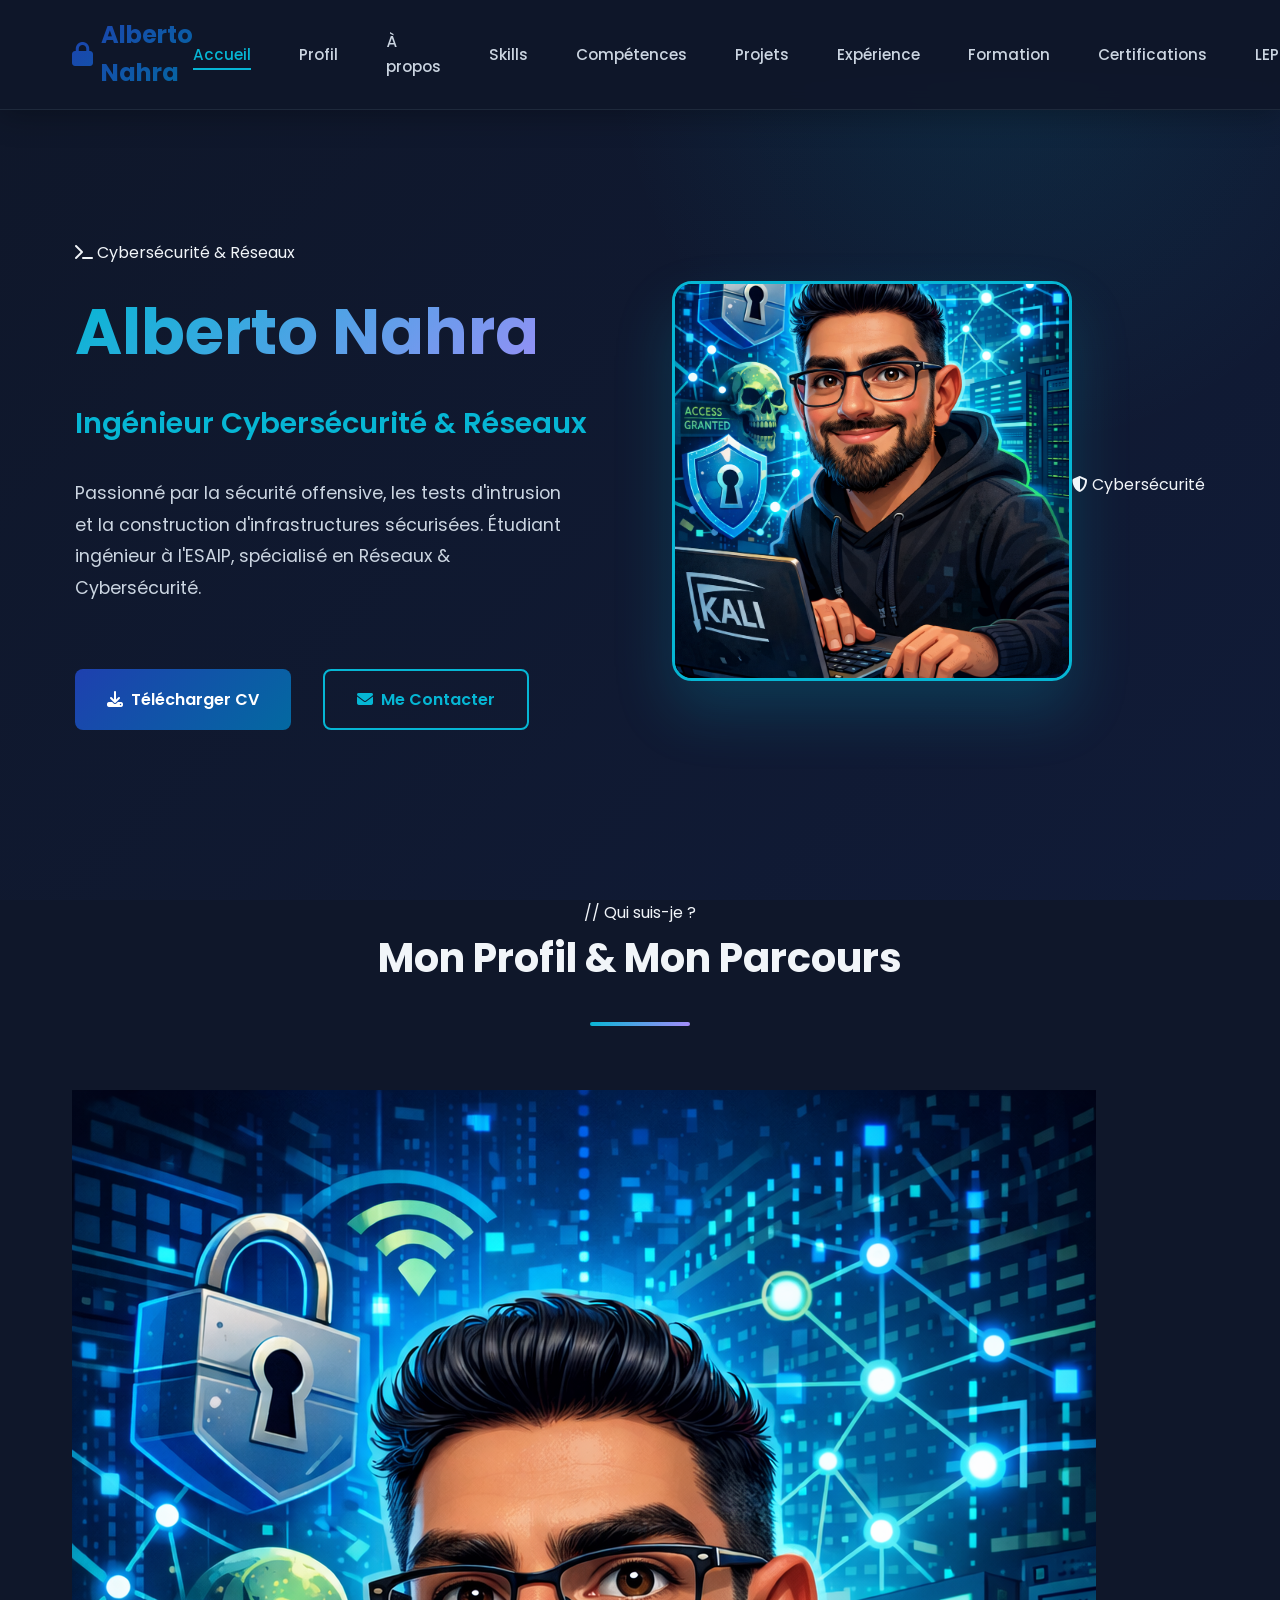
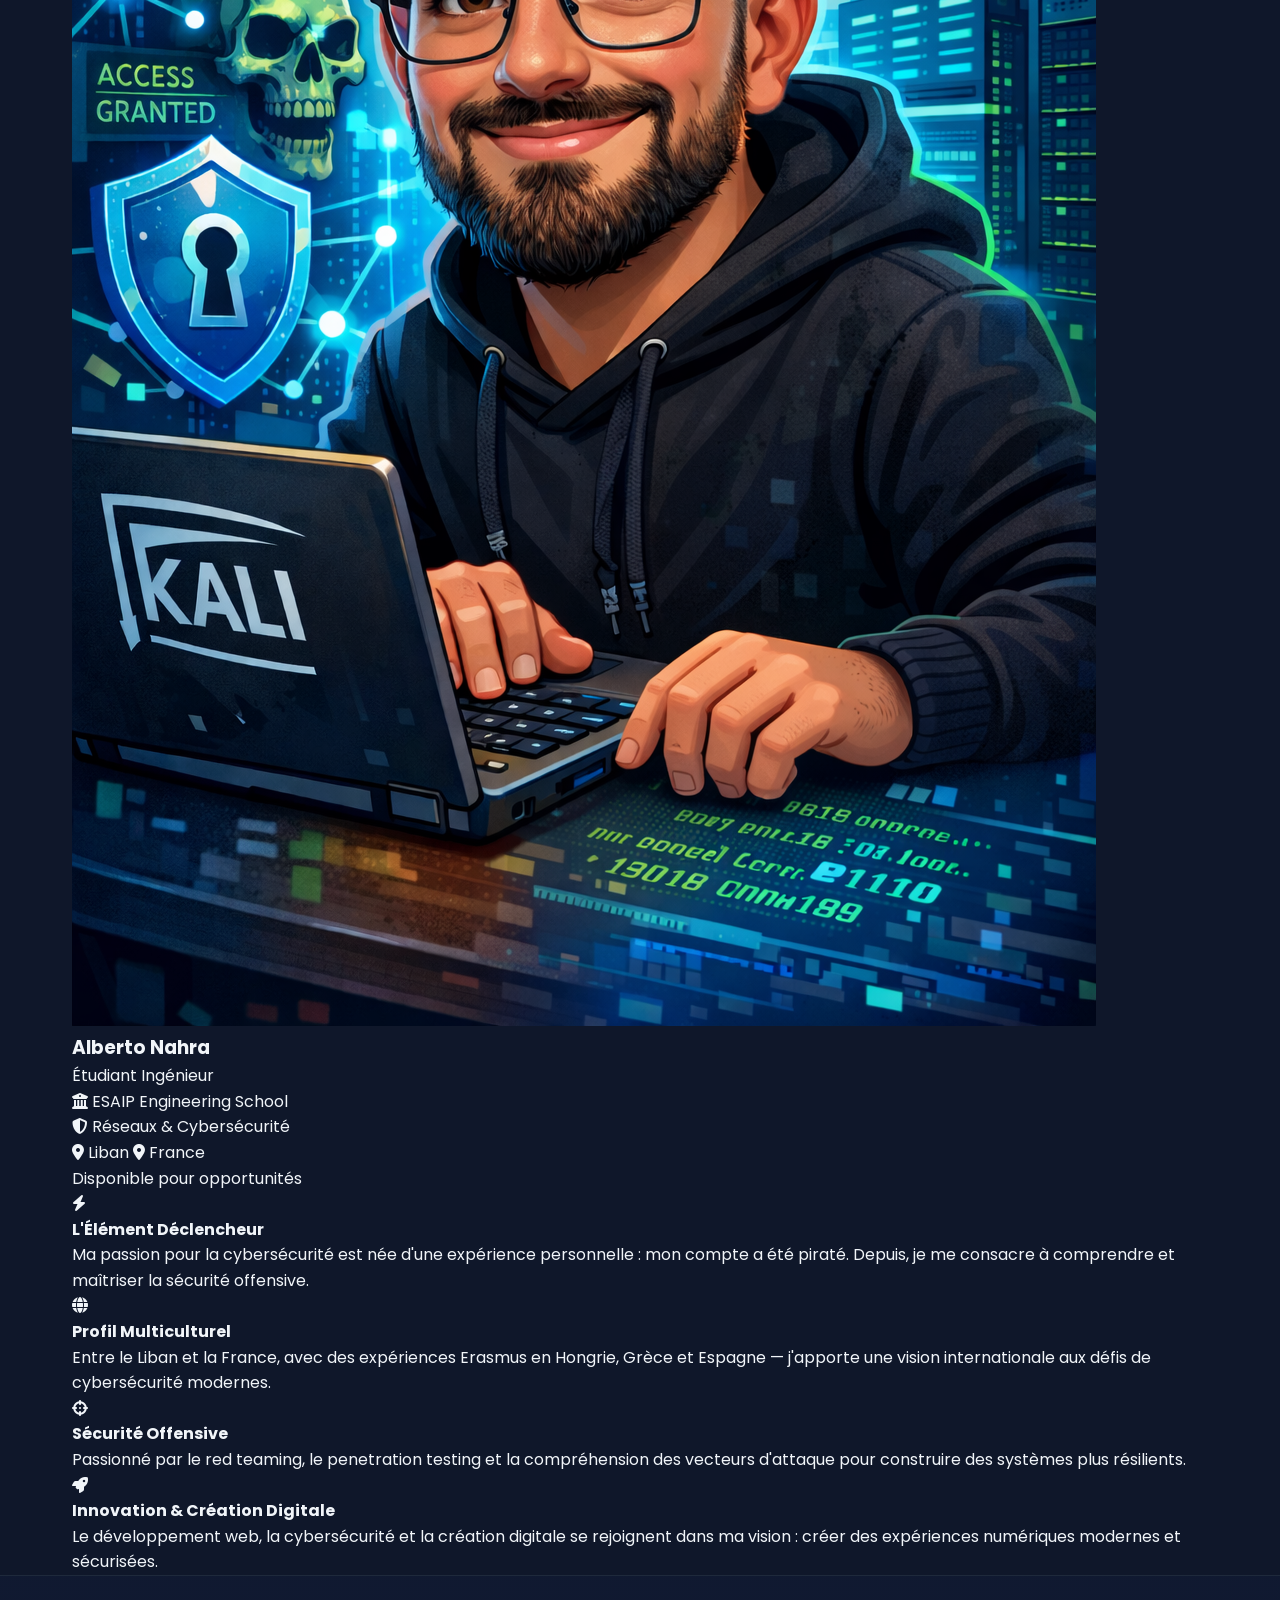
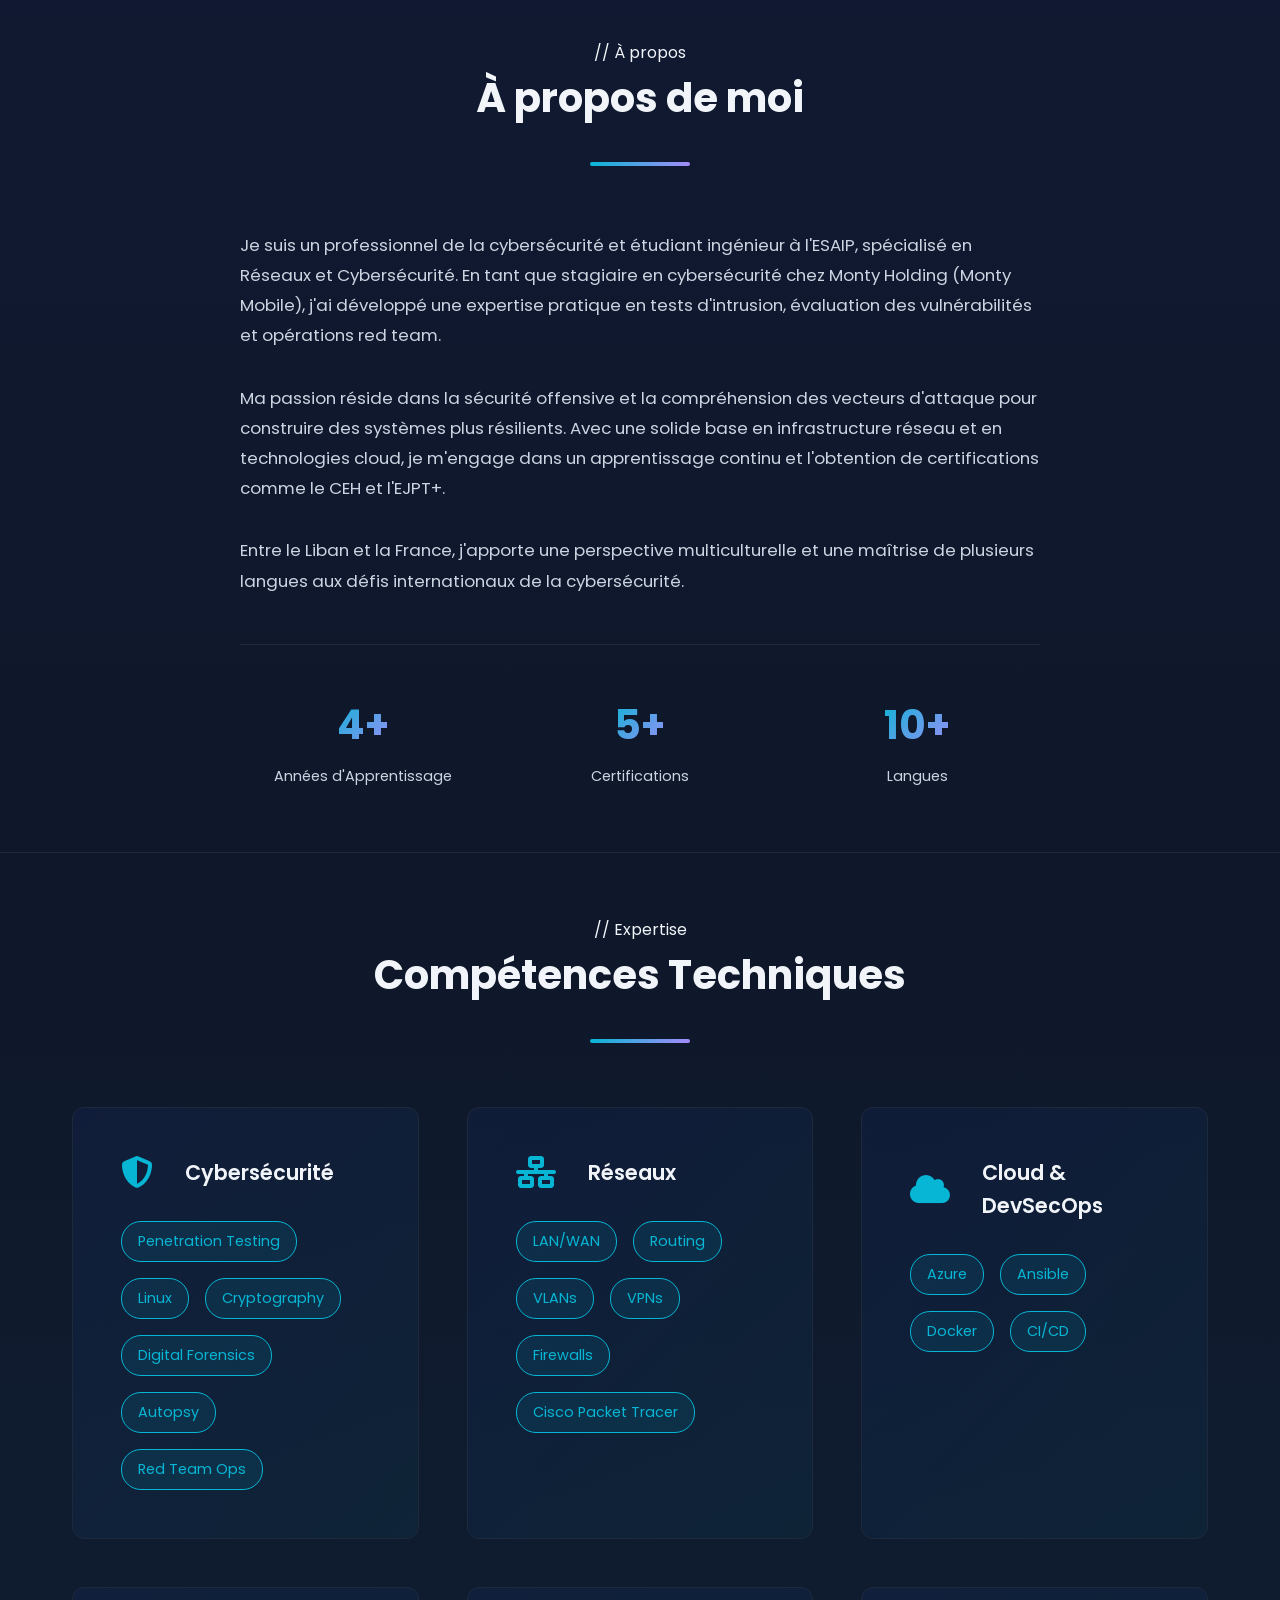
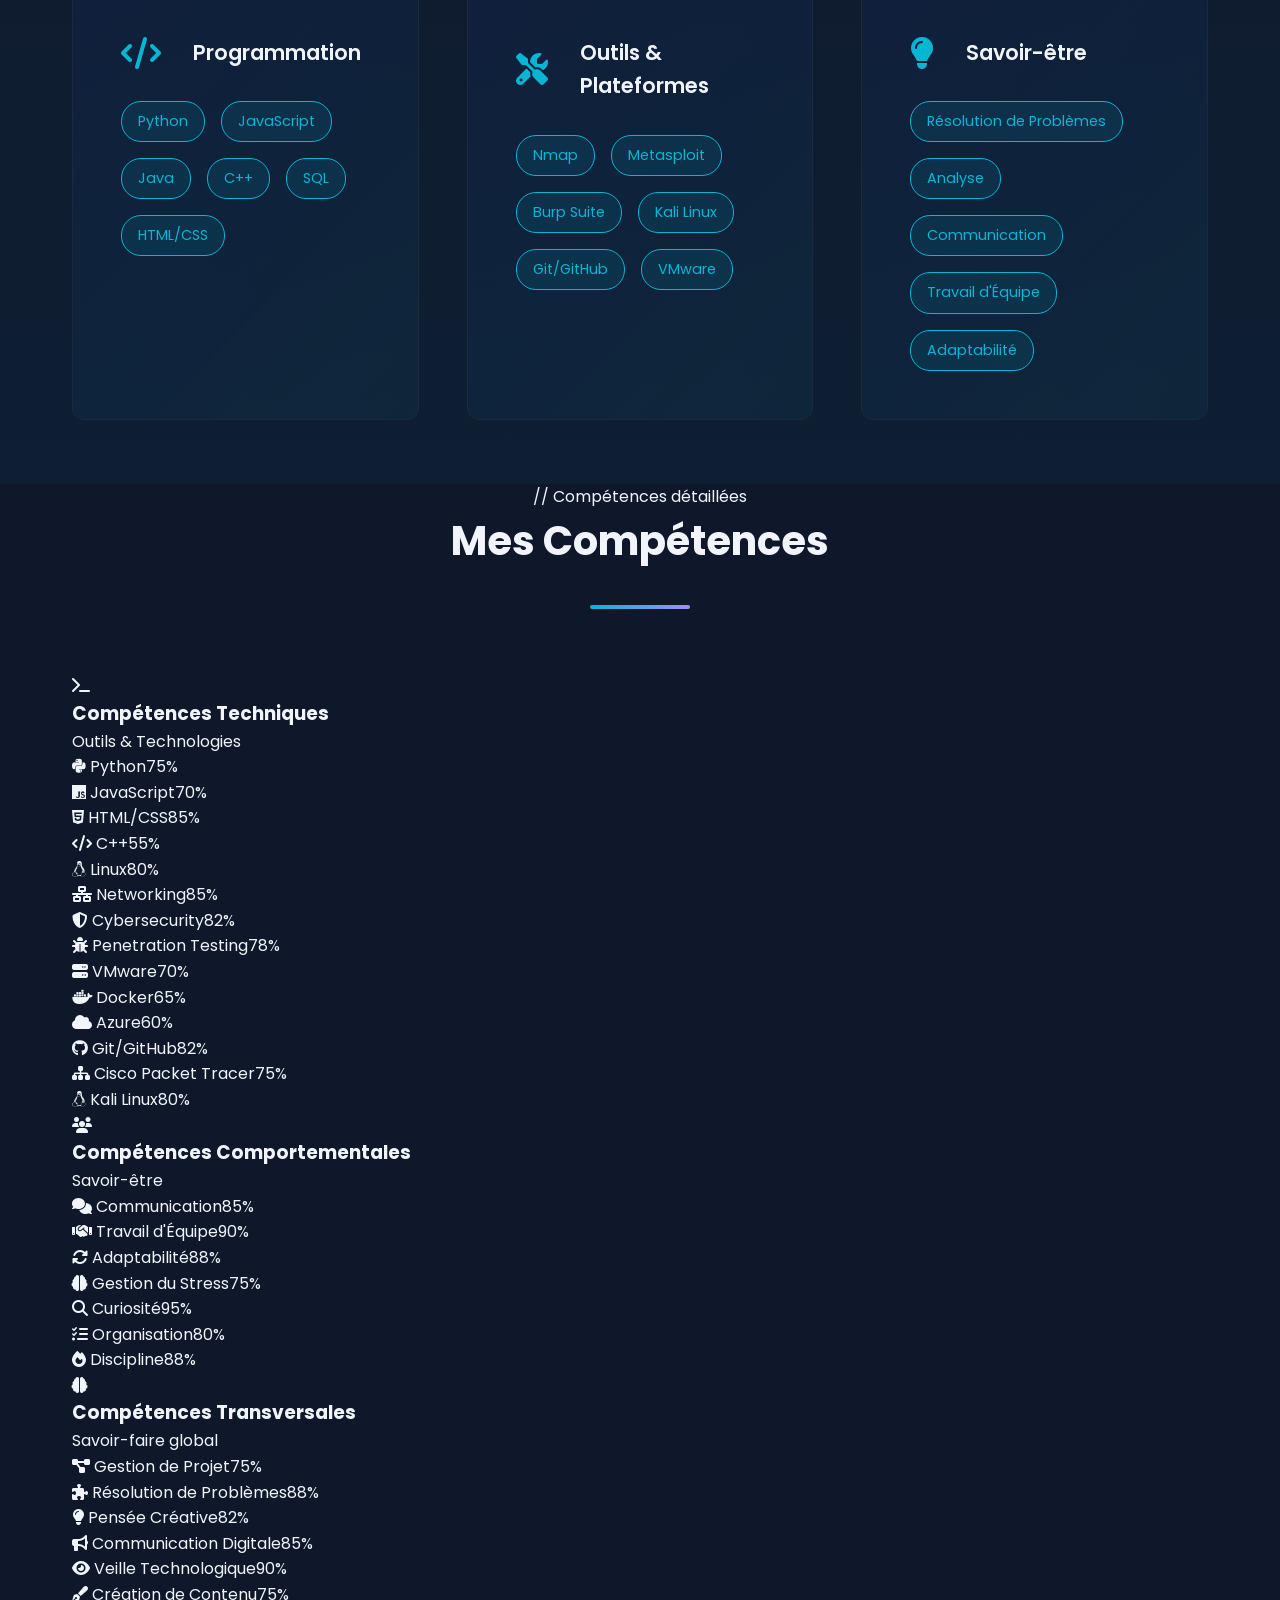
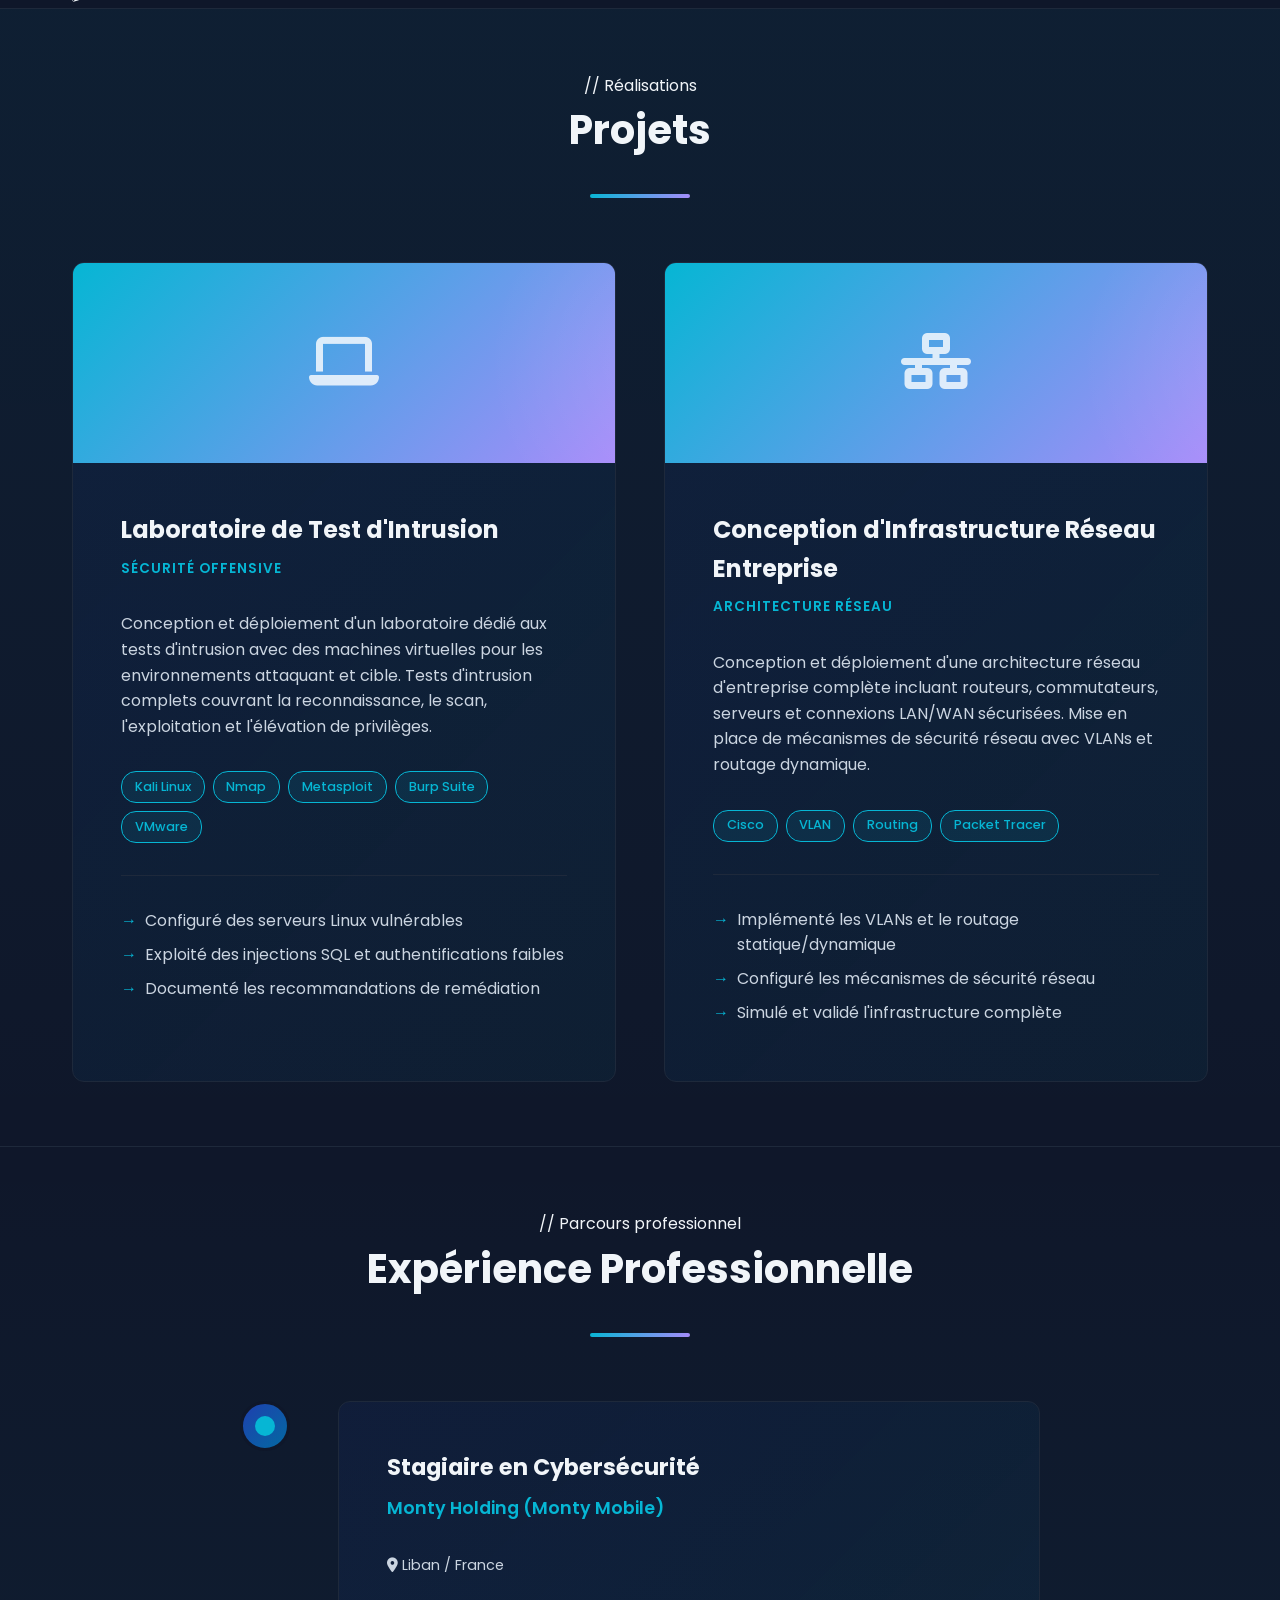
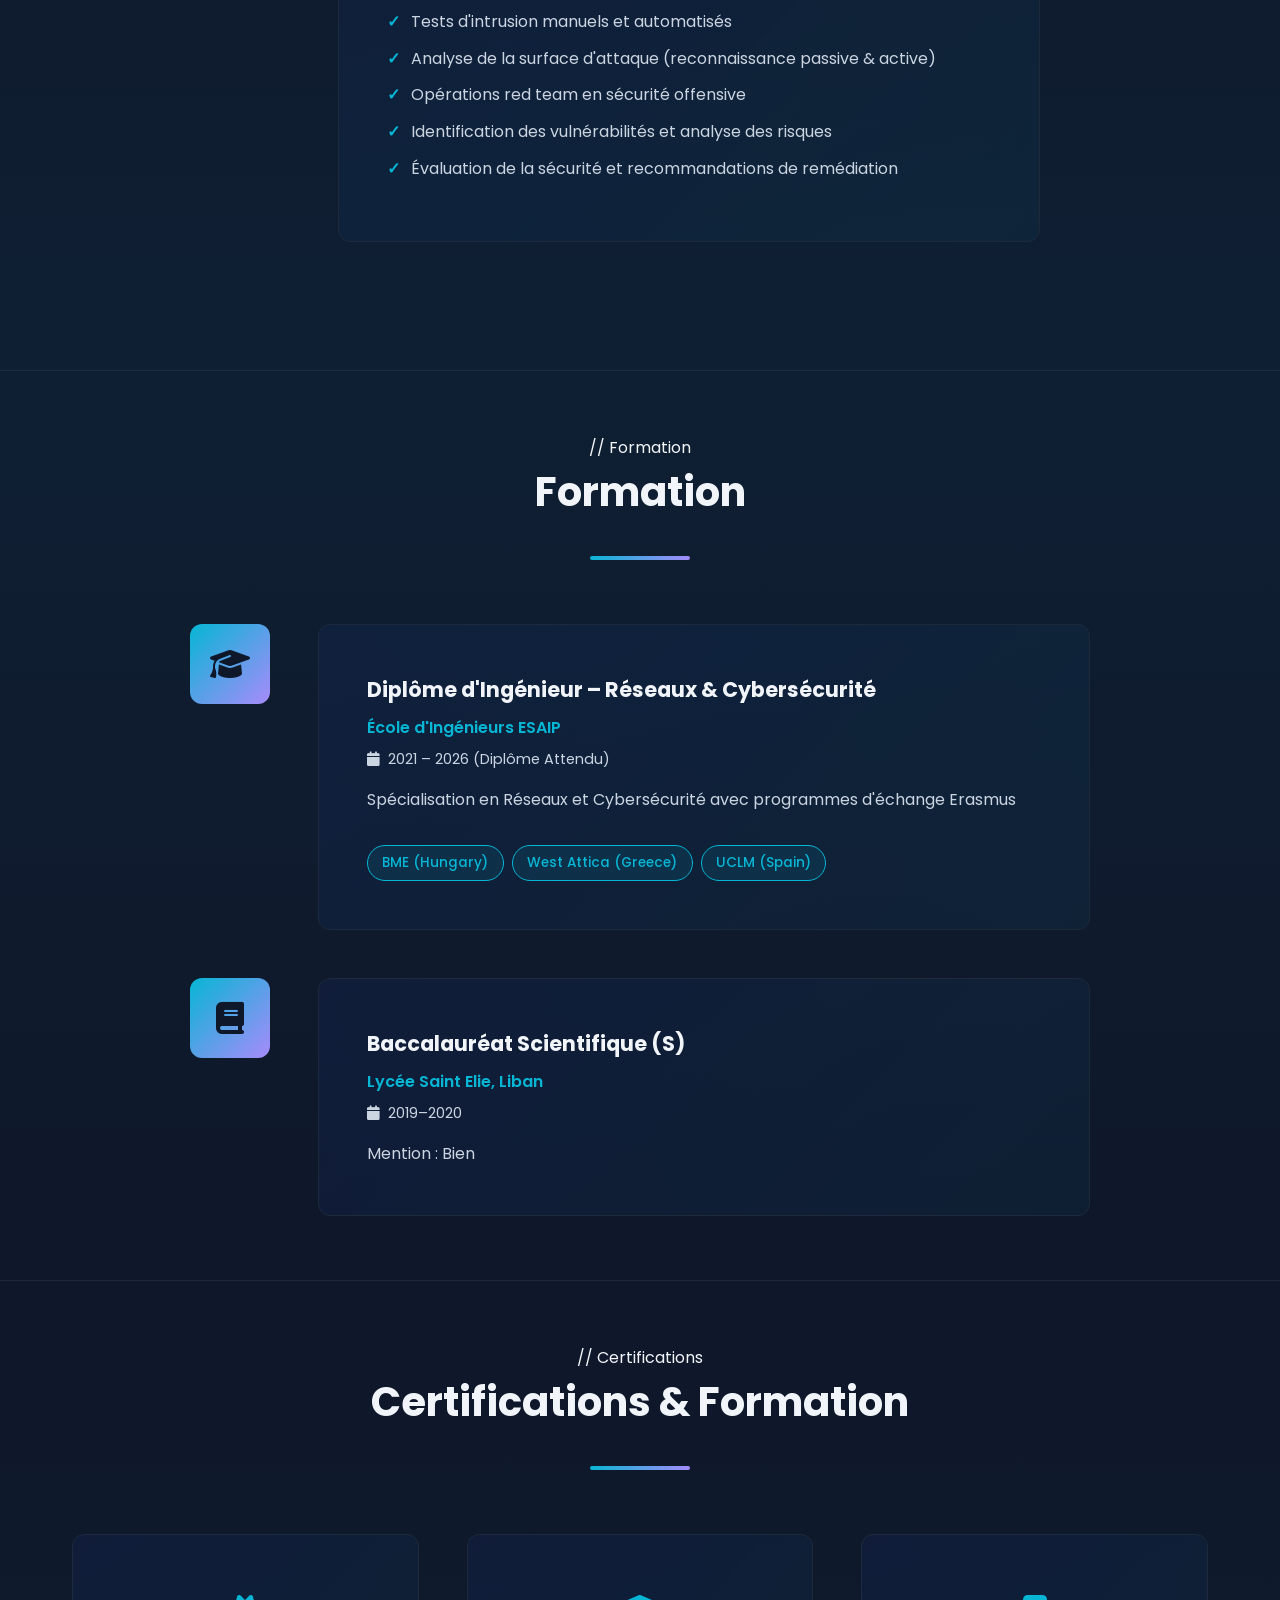
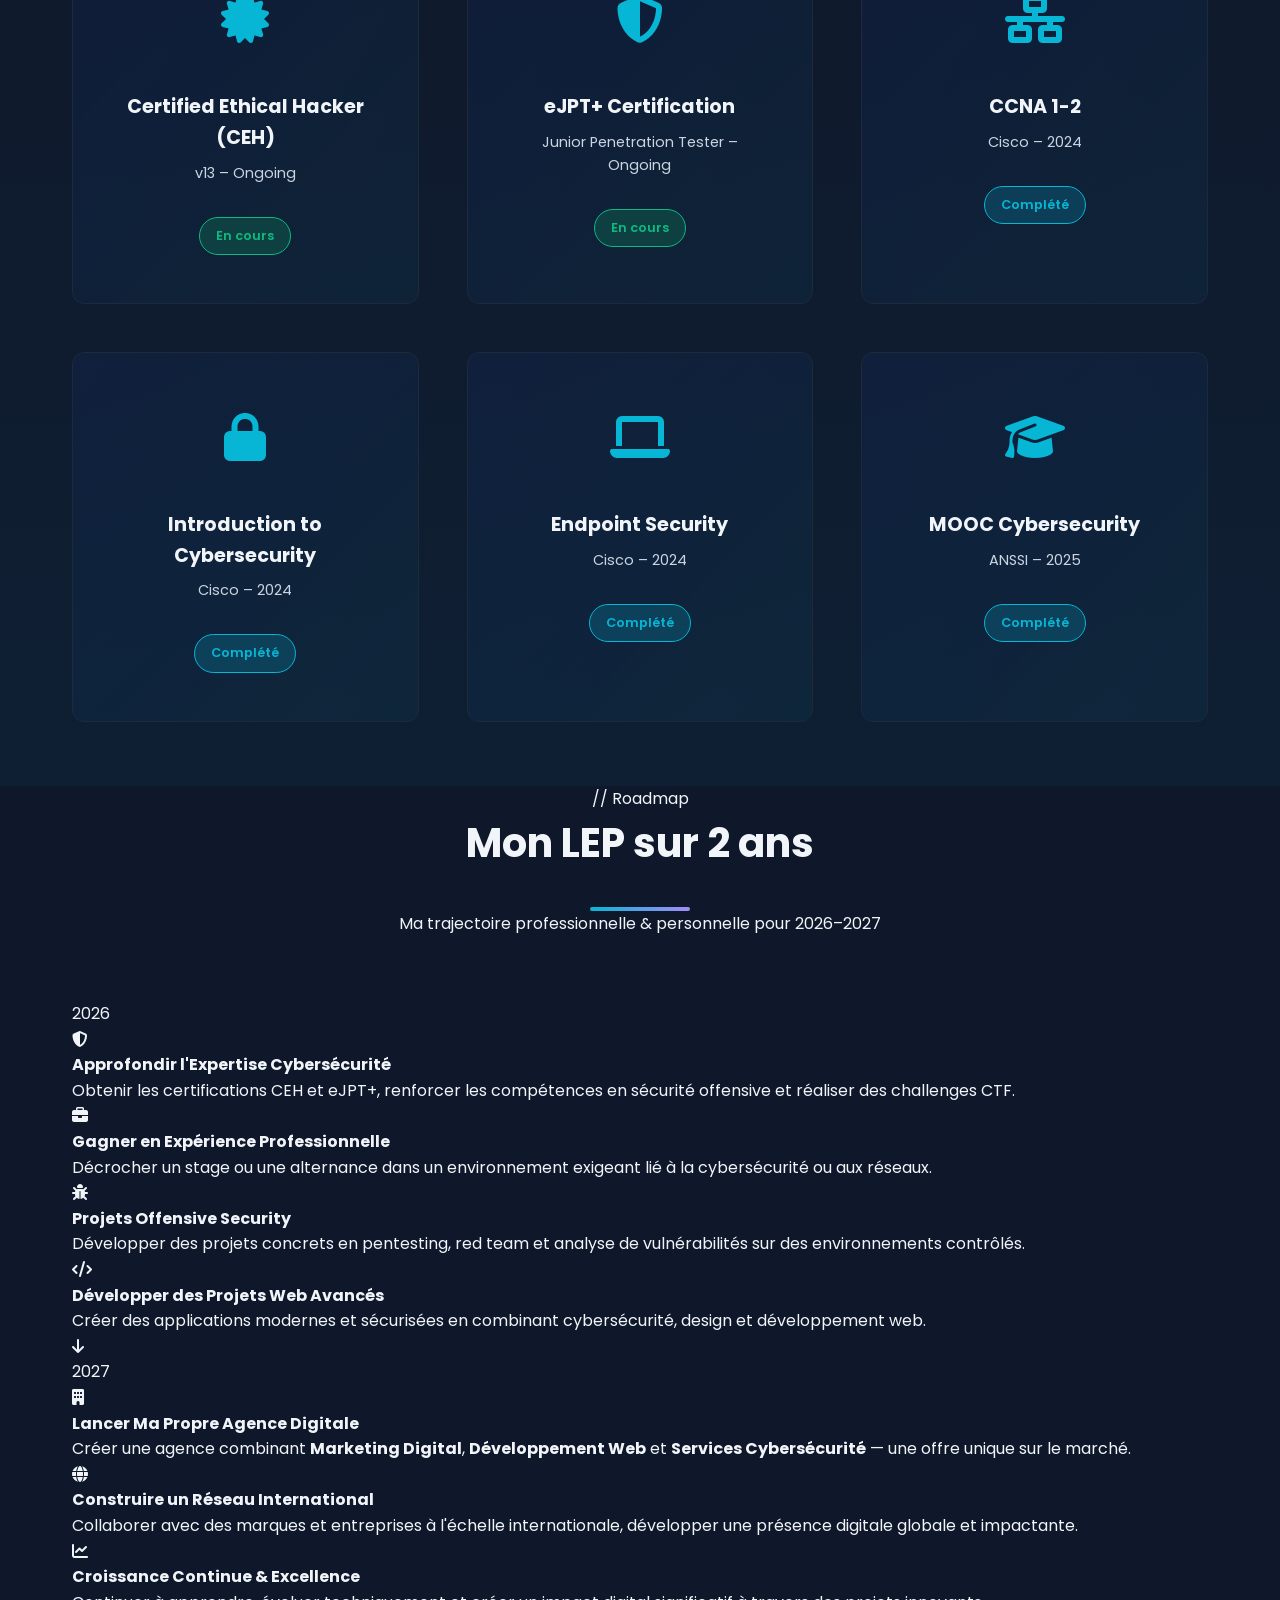
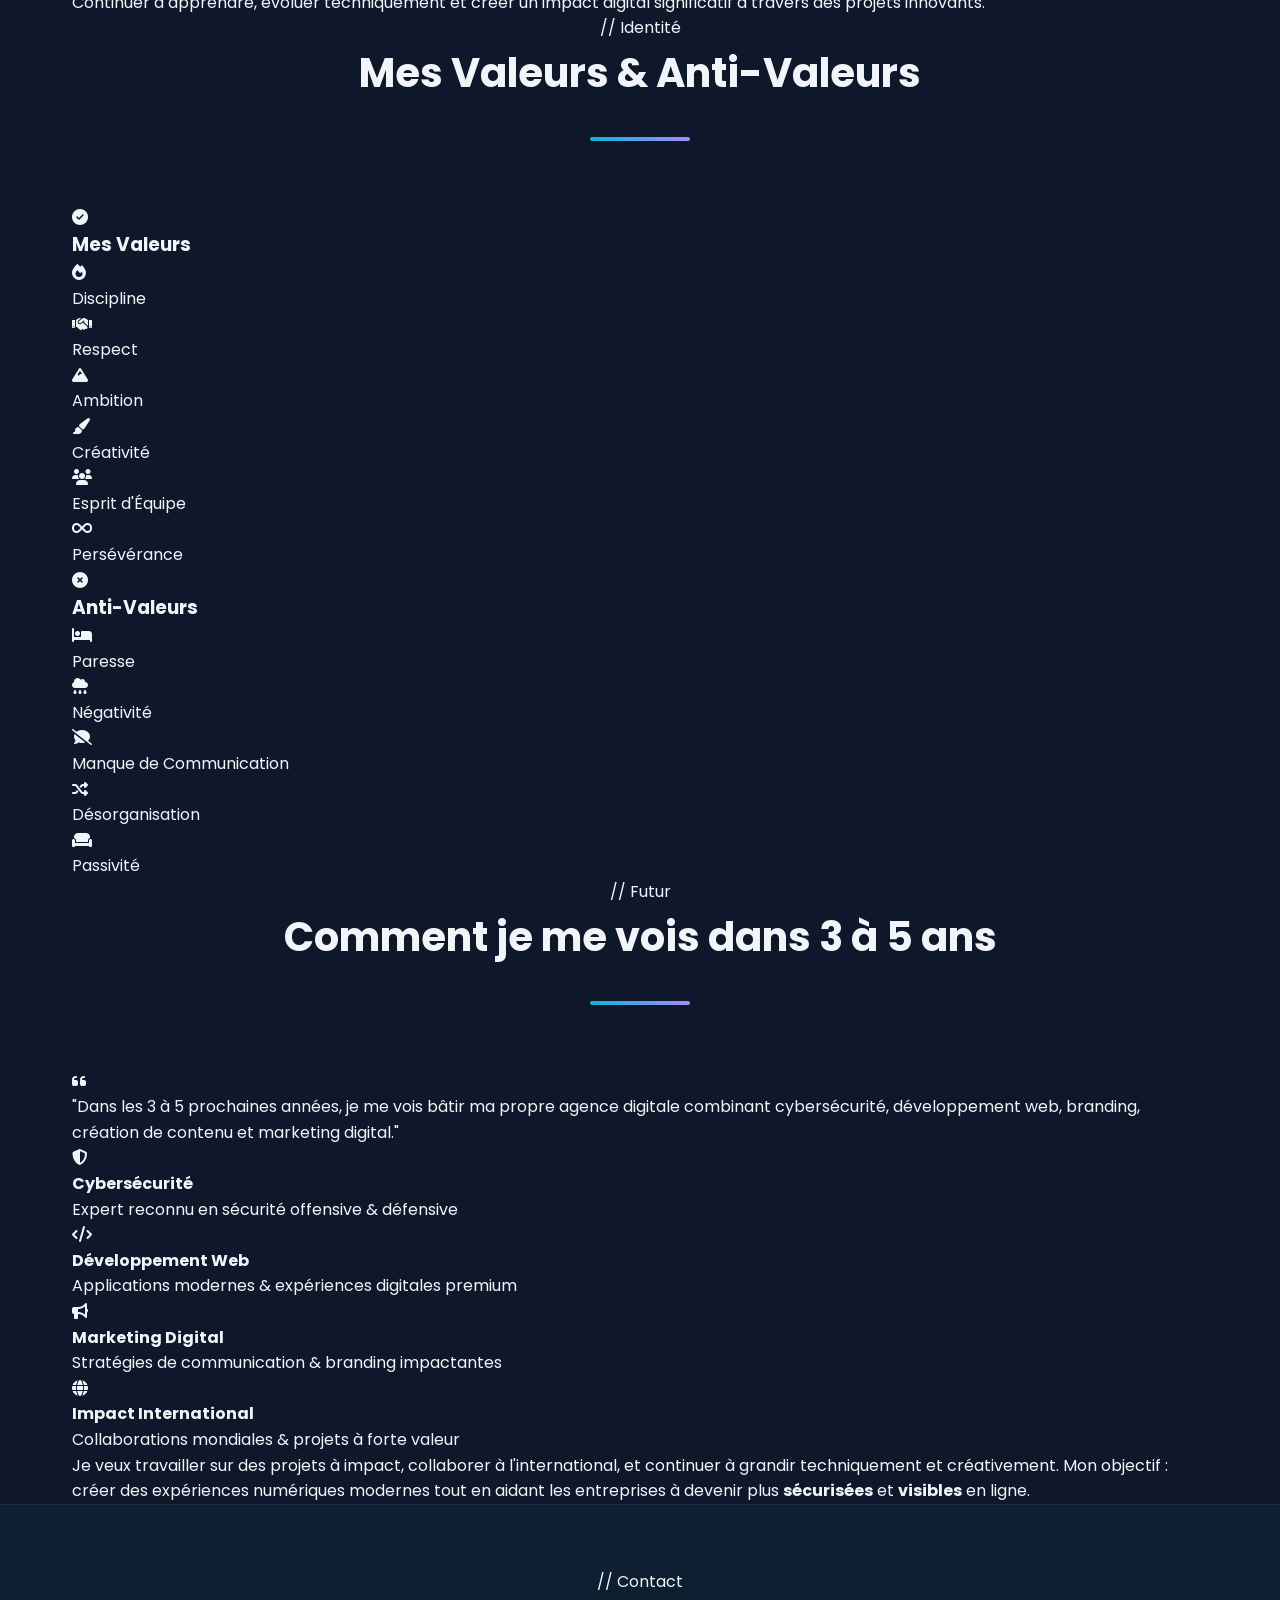
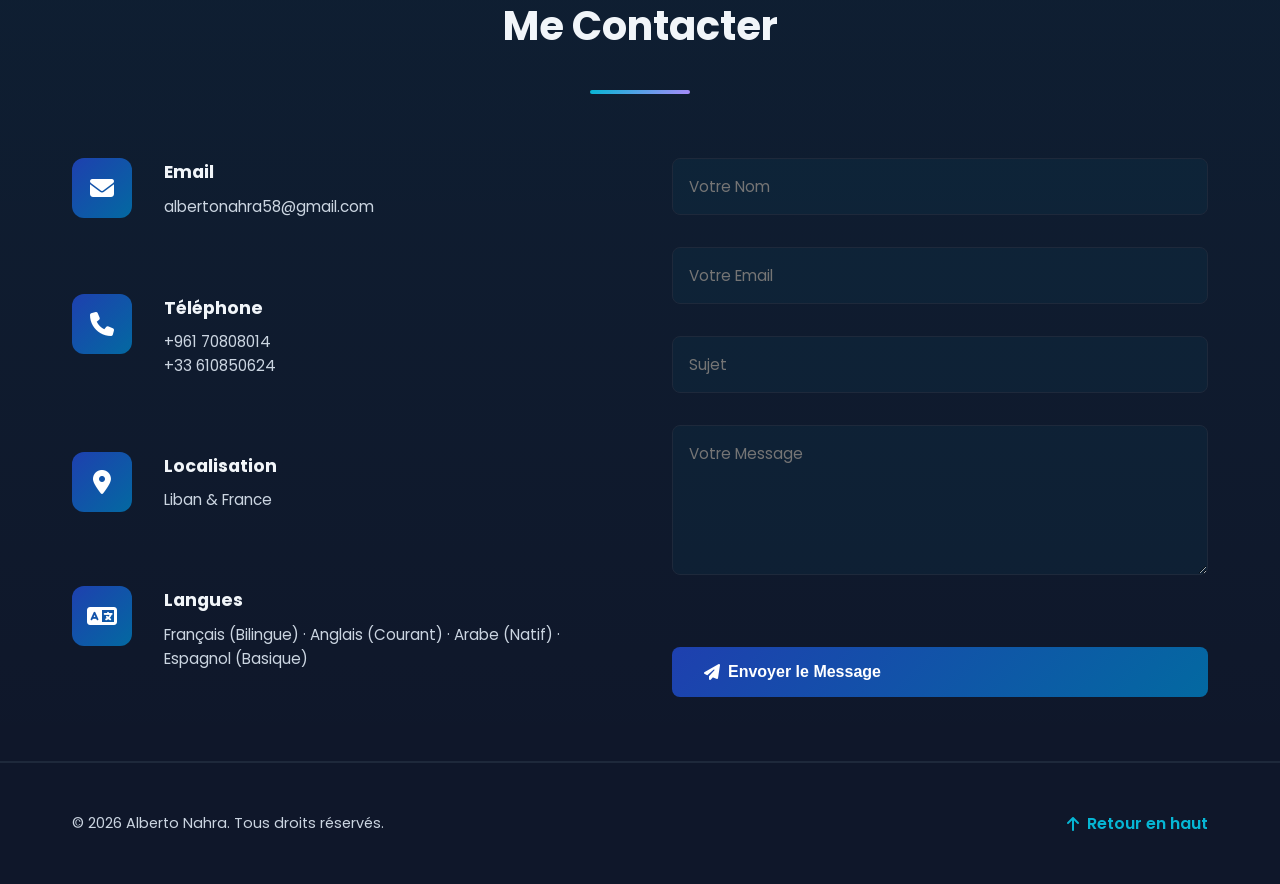
==== commit 6af7d694: "Update index.html" ====
--- a/index.html
+++ b/index.html
@@ -1,107 +1,221 @@
 <!DOCTYPE html>
-<html lang="en">
+<html lang="fr">
 <head>
     <meta charset="UTF-8">
     <meta name="viewport" content="width=device-width, initial-scale=1.0">
-    <title>Alberto Nahra - Cybersecurity Professional</title>
+    <title>Alberto Nahra — Portfolio</title>
     <link rel="stylesheet" href="style.css">
-    <!-- Font Awesome Icons -->
     <link rel="stylesheet" href="https://cdnjs.cloudflare.com/ajax/libs/font-awesome/6.4.0/css/all.min.css">
-    <!-- Google Fonts -->
     <link href="https://fonts.googleapis.com/css2?family=Poppins:wght@300;400;500;600;700&family=JetBrains+Mono:wght@400;600&display=swap" rel="stylesheet">
 </head>
 <body>
-    <!-- Navigation Bar -->
-    <nav class="navbar">
+
+    <!-- ===== NAVIGATION ===== -->
+    <nav class="navbar" id="navbar">
         <div class="nav-container">
             <div class="nav-logo">
-                <span class="logo-icon">🔐</span>
+                <i class="fas fa-lock nav-logo-icon"></i>
                 <span>Alberto Nahra</span>
             </div>
+
             <ul class="nav-menu">
-                <li><a href="#home" class="nav-link active">Home</a></li>
-                <li><a href="#about" class="nav-link">About</a></li>
-                <li><a href="#skills" class="nav-link">Skills</a></li>
-                <li><a href="#projects" class="nav-link">Projects</a></li>
-                <li><a href="#experience" class="nav-link">Experience</a></li>
-                <li><a href="#education" class="nav-link">Education</a></li>
-                <li><a href="#certifications" class="nav-link">Certifications</a></li>
-                <li><a href="#contact" class="nav-link">Contact</a></li>
+                <li><a href="#home"          class="nav-link active"  data-i18n="nav.home">Accueil</a></li>
+                <li><a href="#profil"        class="nav-link"         data-i18n="nav.profil">Profil</a></li>
+                <li><a href="#about"         class="nav-link"         data-i18n="nav.about">À propos</a></li>
+                <li><a href="#skills"        class="nav-link"         data-i18n="nav.skills">Skills</a></li>
+                <li><a href="#competences"   class="nav-link"         data-i18n="nav.competences">Compétences</a></li>
+                <li><a href="#projects"      class="nav-link"         data-i18n="nav.projects">Projets</a></li>
+                <li><a href="#experience"    class="nav-link"         data-i18n="nav.experience">Expérience</a></li>
+                <li><a href="#education"     class="nav-link"         data-i18n="nav.education">Formation</a></li>
+                <li><a href="#certifications"class="nav-link"         data-i18n="nav.certifications">Certifications</a></li>
+                <li><a href="#lep"           class="nav-link"         data-i18n="nav.lep">LEP</a></li>
+                <li><a href="#valeurs"       class="nav-link"         data-i18n="nav.valeurs">Valeurs</a></li>
+                <li><a href="#vision"        class="nav-link"         data-i18n="nav.vision">Vision</a></li>
+                <li><a href="#contact"       class="nav-link"         data-i18n="nav.contact">Contact</a></li>
             </ul>
-            <div class="hamburger">
-                <span></span>
-                <span></span>
-                <span></span>
+
+            <div class="nav-actions">
+                <!-- Language Toggle -->
+                <div class="lang-toggle" role="group" aria-label="Language selector">
+                    <button class="lang-btn active" data-lang="fr" aria-label="Français" aria-pressed="true">
+                        <span class="lang-flag" aria-hidden="true">🇫🇷</span>
+                        <span class="lang-code">FR</span>
+                    </button>
+                    <span class="lang-sep" aria-hidden="true"></span>
+                    <button class="lang-btn" data-lang="en" aria-label="English" aria-pressed="false">
+                        <span class="lang-flag" aria-hidden="true">🇬🇧</span>
+                        <span class="lang-code">EN</span>
+                    </button>
+                </div>
+                <!-- Hamburger -->
+                <div class="hamburger" id="hamburger" role="button" aria-label="Menu" tabindex="0">
+                    <span></span>
+                    <span></span>
+                    <span></span>
+                </div>
             </div>
         </div>
     </nav>
 
-    <!-- Hero Section -->
+    <!-- ===== HERO ===== -->
     <section id="home" class="hero">
-        <div class="hero-content">
+        <div class="hero-bg-glow"></div>
+        <div class="hero-content container">
             <div class="hero-text">
+                <span class="hero-tag">
+                    <i class="fas fa-terminal"></i>
+                    <span data-i18n="hero.tag">Cybersécurité &amp; Réseaux</span>
+                </span>
                 <h1 class="hero-title">Alberto Nahra</h1>
-                <h2 class="hero-subtitle">Cybersecurity & Network Engineer</h2>
-                <p class="hero-description">Passionate about offensive security, penetration testing, and building secure infrastructure. ESAIP Engineering Student specializing in Networks & Cybersecurity.</p>
+                <h2 class="hero-subtitle" data-i18n="hero.subtitle">Ingénieur Cybersécurité &amp; Réseaux</h2>
+                <p class="hero-description" data-i18n="hero.desc">Passionné par la sécurité offensive, les tests d'intrusion et la construction d'infrastructures sécurisées. Étudiant ingénieur à l'ESAIP, spécialisé en Réseaux &amp; Cybersécurité.</p>
                 <div class="hero-buttons">
                     <a href="Alberto Nahra CV  (1).pdf" class="btn btn-primary" download>
-                        <i class="fas fa-download"></i> Download CV
+                        <i class="fas fa-download"></i>
+                        <span data-i18n="hero.btn_cv">Télécharger CV</span>
                     </a>
                     <a href="#contact" class="btn btn-secondary">
-                        <i class="fas fa-envelope"></i> Get in Touch
+                        <i class="fas fa-envelope"></i>
+                        <span data-i18n="hero.btn_contact">Me Contacter</span>
                     </a>
                 </div>
             </div>
             <div class="hero-image">
-                <img src="profile.png" alt="Alberto Nahra" class="profile-img">
-            </div>
-        </div>
-    </section>
-
-    <!-- About Section -->
+                <div class="hero-img-ring">
+                    <img src="profile.png" alt="Alberto Nahra" class="profile-img">
+                </div>
+                <div class="hero-img-badge">
+                    <i class="fas fa-shield-alt"></i>
+                    <span data-i18n="hero.badge">Cybersécurité</span>
+                </div>
+            </div>
+        </div>
+    </section>
+
+    <!-- ===== MON PROFIL & MON PARCOURS ===== -->
+    <section id="profil" class="profil">
+        <div class="profil-grid-bg"></div>
+        <div class="container">
+            <div class="section-header">
+                <span class="section-tag" data-i18n="profil.tag">// Qui suis-je ?</span>
+                <h2 class="section-title" data-i18n="profil.title">Mon Profil &amp; Mon Parcours</h2>
+                <div class="title-underline"></div>
+            </div>
+            <div class="profil-layout">
+                <div class="profil-card-wrap scroll-reveal">
+                    <div class="profil-card">
+                        <div class="profil-card-border-glow"></div>
+                        <div class="profil-avatar-ring">
+                            <img src="profile.png" alt="Alberto Nahra" class="profil-avatar">
+                        </div>
+                        <div class="profil-card-info">
+                            <h3 class="profil-name">Alberto Nahra</h3>
+                            <p class="profil-role" data-i18n="profil.role">Étudiant Ingénieur</p>
+                            <p class="profil-school">
+                                <i class="fas fa-university"></i>
+                                <span data-i18n="profil.school">ESAIP Engineering School</span>
+                            </p>
+                            <p class="profil-spec">
+                                <i class="fas fa-shield-alt"></i>
+                                <span data-i18n="profil.spec">Réseaux &amp; Cybersécurité</span>
+                            </p>
+                            <div class="profil-locations">
+                                <span class="location-badge">
+                                    <i class="fas fa-map-marker-alt"></i>
+                                    <span data-i18n="profil.loc1">Liban</span>
+                                </span>
+                                <span class="location-badge">
+                                    <i class="fas fa-map-marker-alt"></i>
+                                    <span data-i18n="profil.loc2">France</span>
+                                </span>
+                            </div>
+                            <div class="profil-available">
+                                <span class="available-dot"></span>
+                                <span data-i18n="profil.available">Disponible pour opportunités</span>
+                            </div>
+                        </div>
+                    </div>
+                </div>
+
+                <div class="profil-story">
+                    <div class="story-item scroll-reveal" data-delay="100">
+                        <div class="story-icon-wrap"><i class="fas fa-bolt"></i></div>
+                        <div class="story-body">
+                            <h4 data-i18n="profil.story1_title">L'Élément Déclencheur</h4>
+                            <p data-i18n="profil.story1_text">Ma passion pour la cybersécurité est née d'une expérience personnelle : mon compte a été piraté. Depuis, je me consacre à comprendre et maîtriser la sécurité offensive.</p>
+                        </div>
+                    </div>
+                    <div class="story-item scroll-reveal" data-delay="200">
+                        <div class="story-icon-wrap"><i class="fas fa-globe"></i></div>
+                        <div class="story-body">
+                            <h4 data-i18n="profil.story2_title">Profil Multiculturel</h4>
+                            <p data-i18n="profil.story2_text">Entre le Liban et la France, avec des expériences Erasmus en Hongrie, Grèce et Espagne — j'apporte une vision internationale aux défis de cybersécurité modernes.</p>
+                        </div>
+                    </div>
+                    <div class="story-item scroll-reveal" data-delay="300">
+                        <div class="story-icon-wrap"><i class="fas fa-crosshairs"></i></div>
+                        <div class="story-body">
+                            <h4 data-i18n="profil.story3_title">Sécurité Offensive</h4>
+                            <p data-i18n="profil.story3_text">Passionné par le red teaming, le penetration testing et la compréhension des vecteurs d'attaque pour construire des systèmes plus résilients.</p>
+                        </div>
+                    </div>
+                    <div class="story-item scroll-reveal" data-delay="400">
+                        <div class="story-icon-wrap"><i class="fas fa-rocket"></i></div>
+                        <div class="story-body">
+                            <h4 data-i18n="profil.story4_title">Innovation &amp; Création Digitale</h4>
+                            <p data-i18n="profil.story4_text">Le développement web, la cybersécurité et la création digitale se rejoignent dans ma vision : créer des expériences numériques modernes et sécurisées.</p>
+                        </div>
+                    </div>
+                </div>
+            </div>
+        </div>
+    </section>
+
+    <!-- ===== ABOUT ===== -->
     <section id="about" class="about">
         <div class="container">
             <div class="section-header">
-                <h2 class="section-title">About Me</h2>
+                <span class="section-tag" data-i18n="about.tag">// À propos</span>
+                <h2 class="section-title" data-i18n="about.title">À propos de moi</h2>
                 <div class="title-underline"></div>
             </div>
             <div class="about-content">
                 <div class="about-text">
-                    <p>I'm a dedicated cybersecurity professional and engineering student at ESAIP, specializing in Networks and Cybersecurity. As a Cybersecurity Intern at Monty Holding (Monty Mobile), I've developed hands-on expertise in penetration testing, vulnerability assessment, and red team operations.</p>
-                    <p>My passion lies in offensive security and understanding attack vectors to build more resilient systems. With a strong foundation in networking infrastructure and cloud technologies, I'm committed to continuous learning and achieving industry certifications like CEH and EJPT+.</p>
-                    <p>Based between Lebanon and France, I bring a multicultural perspective and fluency in multiple languages to international cybersecurity challenges.</p>
+                    <p data-i18n="about.p1">Je suis un professionnel de la cybersécurité et étudiant ingénieur à l'ESAIP, spécialisé en Réseaux et Cybersécurité. En tant que stagiaire en cybersécurité chez Monty Holding (Monty Mobile), j'ai développé une expertise pratique en tests d'intrusion, évaluation des vulnérabilités et opérations red team.</p>
+                    <p data-i18n="about.p2">Ma passion réside dans la sécurité offensive et la compréhension des vecteurs d'attaque pour construire des systèmes plus résilients. Avec une solide base en infrastructure réseau et en technologies cloud, je m'engage dans un apprentissage continu et l'obtention de certifications comme le CEH et l'EJPT+.</p>
+                    <p data-i18n="about.p3">Entre le Liban et la France, j'apporte une perspective multiculturelle et une maîtrise de plusieurs langues aux défis internationaux de la cybersécurité.</p>
                     <div class="about-stats">
                         <div class="stat">
-                            <span class="stat-number">4+</span>
-                            <span class="stat-label">Years Learning</span>
+                            <span class="stat-number" data-target="4">4+</span>
+                            <span class="stat-label" data-i18n="about.stat1">Années d'Apprentissage</span>
                         </div>
                         <div class="stat">
-                            <span class="stat-number">5+</span>
-                            <span class="stat-label">Certifications</span>
+                            <span class="stat-number" data-target="5">5+</span>
+                            <span class="stat-label" data-i18n="about.stat2">Certifications</span>
                         </div>
                         <div class="stat">
-                            <span class="stat-number">10+</span>
-                            <span class="stat-label">Languages</span>
-                        </div>
-                    </div>
-                </div>
-            </div>
-        </div>
-    </section>
-
-    <!-- Skills Section -->
+                            <span class="stat-number" data-target="10">10+</span>
+                            <span class="stat-label" data-i18n="about.stat3">Langues</span>
+                        </div>
+                    </div>
+                </div>
+            </div>
+        </div>
+    </section>
+
+    <!-- ===== SKILLS (existing) ===== -->
     <section id="skills" class="skills">
         <div class="container">
             <div class="section-header">
-                <h2 class="section-title">Technical Skills</h2>
+                <span class="section-tag" data-i18n="skills.tag">// Expertise</span>
+                <h2 class="section-title" data-i18n="skills.title">Compétences Techniques</h2>
                 <div class="title-underline"></div>
             </div>
             <div class="skills-grid">
-                <!-- Cybersecurity -->
                 <div class="skill-category">
                     <div class="skill-header">
                         <i class="fas fa-shield-alt"></i>
-                        <h3>Cybersecurity</h3>
+                        <h3 data-i18n="skills.cat1">Cybersécurité</h3>
                     </div>
                     <div class="skill-list">
                         <span class="skill-tag">Penetration Testing</span>
@@ -112,12 +226,10 @@
                         <span class="skill-tag">Red Team Ops</span>
                     </div>
                 </div>
-
-                <!-- Networking -->
                 <div class="skill-category">
                     <div class="skill-header">
                         <i class="fas fa-network-wired"></i>
-                        <h3>Networking</h3>
+                        <h3 data-i18n="skills.cat2">Réseaux</h3>
                     </div>
                     <div class="skill-list">
                         <span class="skill-tag">LAN/WAN</span>
@@ -128,12 +240,10 @@
                         <span class="skill-tag">Cisco Packet Tracer</span>
                     </div>
                 </div>
-
-                <!-- Cloud & DevSecOps -->
                 <div class="skill-category">
                     <div class="skill-header">
                         <i class="fas fa-cloud"></i>
-                        <h3>Cloud & DevSecOps</h3>
+                        <h3 data-i18n="skills.cat3">Cloud &amp; DevSecOps</h3>
                     </div>
                     <div class="skill-list">
                         <span class="skill-tag">Azure</span>
@@ -142,12 +252,10 @@
                         <span class="skill-tag">CI/CD</span>
                     </div>
                 </div>
-
-                <!-- Programming -->
                 <div class="skill-category">
                     <div class="skill-header">
                         <i class="fas fa-code"></i>
-                        <h3>Programming</h3>
+                        <h3 data-i18n="skills.cat4">Programmation</h3>
                     </div>
                     <div class="skill-list">
                         <span class="skill-tag">Python</span>
@@ -158,12 +266,10 @@
                         <span class="skill-tag">HTML/CSS</span>
                     </div>
                 </div>
-
-                <!-- Tools & Platforms -->
                 <div class="skill-category">
                     <div class="skill-header">
                         <i class="fas fa-tools"></i>
-                        <h3>Tools & Platforms</h3>
+                        <h3 data-i18n="skills.cat5">Outils &amp; Plateformes</h3>
                     </div>
                     <div class="skill-list">
                         <span class="skill-tag">Nmap</span>
@@ -174,42 +280,119 @@
                         <span class="skill-tag">VMware</span>
                     </div>
                 </div>
-
-                <!-- Soft Skills -->
                 <div class="skill-category">
                     <div class="skill-header">
                         <i class="fas fa-lightbulb"></i>
-                        <h3>Soft Skills</h3>
+                        <h3 data-i18n="skills.cat6">Savoir-être</h3>
                     </div>
                     <div class="skill-list">
-                        <span class="skill-tag">Problem Solving</span>
-                        <span class="skill-tag">Analysis</span>
-                        <span class="skill-tag">Communication</span>
-                        <span class="skill-tag">Team Work</span>
-                        <span class="skill-tag">Adaptability</span>
-                    </div>
-                </div>
-            </div>
-        </div>
-    </section>
-
-    <!-- Projects Section -->
+                        <span class="skill-tag" data-i18n="comp.prob_solving">Résolution de Problèmes</span>
+                        <span class="skill-tag" data-i18n="comp.analysis">Analyse</span>
+                        <span class="skill-tag" data-i18n="comp.communication">Communication</span>
+                        <span class="skill-tag" data-i18n="comp.teamwork">Travail d'Équipe</span>
+                        <span class="skill-tag" data-i18n="comp.adaptability">Adaptabilité</span>
+                    </div>
+                </div>
+            </div>
+        </div>
+    </section>
+
+    <!-- ===== MES COMPÉTENCES (new) ===== -->
+    <section id="competences" class="competences">
+        <div class="container">
+            <div class="section-header">
+                <span class="section-tag" data-i18n="comp.tag">// Compétences détaillées</span>
+                <h2 class="section-title" data-i18n="comp.title">Mes Compétences</h2>
+                <div class="title-underline"></div>
+            </div>
+            <div class="competences-grid">
+
+                <!-- A. Techniques -->
+                <div class="comp-category scroll-reveal" data-delay="0">
+                    <div class="comp-category-header">
+                        <div class="comp-icon-wrap cyan"><i class="fas fa-terminal"></i></div>
+                        <div>
+                            <h3 data-i18n="comp.tech_title">Compétences Techniques</h3>
+                            <p class="comp-category-sub" data-i18n="comp.tech_sub">Outils &amp; Technologies</p>
+                        </div>
+                    </div>
+                    <div class="skill-bars">
+                        <div class="skill-bar-item"><div class="skill-bar-label"><span><i class="fab fa-python"></i> Python</span><span class="skill-pct">75%</span></div><div class="skill-bar-track"><div class="skill-bar-fill" data-width="75"></div></div></div>
+                        <div class="skill-bar-item"><div class="skill-bar-label"><span><i class="fab fa-js"></i> JavaScript</span><span class="skill-pct">70%</span></div><div class="skill-bar-track"><div class="skill-bar-fill" data-width="70"></div></div></div>
+                        <div class="skill-bar-item"><div class="skill-bar-label"><span><i class="fab fa-html5"></i> HTML/CSS</span><span class="skill-pct">85%</span></div><div class="skill-bar-track"><div class="skill-bar-fill" data-width="85"></div></div></div>
+                        <div class="skill-bar-item"><div class="skill-bar-label"><span><i class="fas fa-code"></i> C++</span><span class="skill-pct">55%</span></div><div class="skill-bar-track"><div class="skill-bar-fill" data-width="55"></div></div></div>
+                        <div class="skill-bar-item"><div class="skill-bar-label"><span><i class="fab fa-linux"></i> Linux</span><span class="skill-pct">80%</span></div><div class="skill-bar-track"><div class="skill-bar-fill" data-width="80"></div></div></div>
+                        <div class="skill-bar-item"><div class="skill-bar-label"><span><i class="fas fa-network-wired"></i> Networking</span><span class="skill-pct">85%</span></div><div class="skill-bar-track"><div class="skill-bar-fill" data-width="85"></div></div></div>
+                        <div class="skill-bar-item"><div class="skill-bar-label"><span><i class="fas fa-shield-alt"></i> Cybersecurity</span><span class="skill-pct">82%</span></div><div class="skill-bar-track"><div class="skill-bar-fill" data-width="82"></div></div></div>
+                        <div class="skill-bar-item"><div class="skill-bar-label"><span><i class="fas fa-bug"></i> Penetration Testing</span><span class="skill-pct">78%</span></div><div class="skill-bar-track"><div class="skill-bar-fill" data-width="78"></div></div></div>
+                        <div class="skill-bar-item"><div class="skill-bar-label"><span><i class="fas fa-server"></i> VMware</span><span class="skill-pct">70%</span></div><div class="skill-bar-track"><div class="skill-bar-fill" data-width="70"></div></div></div>
+                        <div class="skill-bar-item"><div class="skill-bar-label"><span><i class="fab fa-docker"></i> Docker</span><span class="skill-pct">65%</span></div><div class="skill-bar-track"><div class="skill-bar-fill" data-width="65"></div></div></div>
+                        <div class="skill-bar-item"><div class="skill-bar-label"><span><i class="fas fa-cloud"></i> Azure</span><span class="skill-pct">60%</span></div><div class="skill-bar-track"><div class="skill-bar-fill" data-width="60"></div></div></div>
+                        <div class="skill-bar-item"><div class="skill-bar-label"><span><i class="fab fa-github"></i> Git/GitHub</span><span class="skill-pct">82%</span></div><div class="skill-bar-track"><div class="skill-bar-fill" data-width="82"></div></div></div>
+                        <div class="skill-bar-item"><div class="skill-bar-label"><span><i class="fas fa-sitemap"></i> Cisco Packet Tracer</span><span class="skill-pct">75%</span></div><div class="skill-bar-track"><div class="skill-bar-fill" data-width="75"></div></div></div>
+                        <div class="skill-bar-item"><div class="skill-bar-label"><span><i class="fab fa-linux"></i> Kali Linux</span><span class="skill-pct">80%</span></div><div class="skill-bar-track"><div class="skill-bar-fill" data-width="80"></div></div></div>
+                    </div>
+                </div>
+
+                <!-- B. Comportementales -->
+                <div class="comp-category scroll-reveal" data-delay="150">
+                    <div class="comp-category-header">
+                        <div class="comp-icon-wrap purple"><i class="fas fa-users"></i></div>
+                        <div>
+                            <h3 data-i18n="comp.behav_title">Compétences Comportementales</h3>
+                            <p class="comp-category-sub" data-i18n="comp.behav_sub">Savoir-être</p>
+                        </div>
+                    </div>
+                    <div class="skill-bars skill-bars--purple">
+                        <div class="skill-bar-item"><div class="skill-bar-label"><span><i class="fas fa-comments"></i> <span data-i18n="comp.communication">Communication</span></span><span class="skill-pct">85%</span></div><div class="skill-bar-track"><div class="skill-bar-fill" data-width="85"></div></div></div>
+                        <div class="skill-bar-item"><div class="skill-bar-label"><span><i class="fas fa-handshake"></i> <span data-i18n="comp.teamwork">Travail d'Équipe</span></span><span class="skill-pct">90%</span></div><div class="skill-bar-track"><div class="skill-bar-fill" data-width="90"></div></div></div>
+                        <div class="skill-bar-item"><div class="skill-bar-label"><span><i class="fas fa-sync-alt"></i> <span data-i18n="comp.adaptability">Adaptabilité</span></span><span class="skill-pct">88%</span></div><div class="skill-bar-track"><div class="skill-bar-fill" data-width="88"></div></div></div>
+                        <div class="skill-bar-item"><div class="skill-bar-label"><span><i class="fas fa-brain"></i> <span data-i18n="comp.stress">Gestion du Stress</span></span><span class="skill-pct">75%</span></div><div class="skill-bar-track"><div class="skill-bar-fill" data-width="75"></div></div></div>
+                        <div class="skill-bar-item"><div class="skill-bar-label"><span><i class="fas fa-search"></i> <span data-i18n="comp.curiosity">Curiosité</span></span><span class="skill-pct">95%</span></div><div class="skill-bar-track"><div class="skill-bar-fill" data-width="95"></div></div></div>
+                        <div class="skill-bar-item"><div class="skill-bar-label"><span><i class="fas fa-tasks"></i> <span data-i18n="comp.organization">Organisation</span></span><span class="skill-pct">80%</span></div><div class="skill-bar-track"><div class="skill-bar-fill" data-width="80"></div></div></div>
+                        <div class="skill-bar-item"><div class="skill-bar-label"><span><i class="fas fa-fire"></i> Discipline</span><span class="skill-pct">88%</span></div><div class="skill-bar-track"><div class="skill-bar-fill" data-width="88"></div></div></div>
+                    </div>
+                </div>
+
+                <!-- C. Transversales -->
+                <div class="comp-category scroll-reveal" data-delay="300">
+                    <div class="comp-category-header">
+                        <div class="comp-icon-wrap green"><i class="fas fa-brain"></i></div>
+                        <div>
+                            <h3 data-i18n="comp.trans_title">Compétences Transversales</h3>
+                            <p class="comp-category-sub" data-i18n="comp.trans_sub">Savoir-faire global</p>
+                        </div>
+                    </div>
+                    <div class="skill-bars skill-bars--green">
+                        <div class="skill-bar-item"><div class="skill-bar-label"><span><i class="fas fa-project-diagram"></i> <span data-i18n="comp.proj_mgmt">Gestion de Projet</span></span><span class="skill-pct">75%</span></div><div class="skill-bar-track"><div class="skill-bar-fill" data-width="75"></div></div></div>
+                        <div class="skill-bar-item"><div class="skill-bar-label"><span><i class="fas fa-puzzle-piece"></i> <span data-i18n="comp.prob_solving">Résolution de Problèmes</span></span><span class="skill-pct">88%</span></div><div class="skill-bar-track"><div class="skill-bar-fill" data-width="88"></div></div></div>
+                        <div class="skill-bar-item"><div class="skill-bar-label"><span><i class="fas fa-lightbulb"></i> <span data-i18n="comp.creative">Pensée Créative</span></span><span class="skill-pct">82%</span></div><div class="skill-bar-track"><div class="skill-bar-fill" data-width="82"></div></div></div>
+                        <div class="skill-bar-item"><div class="skill-bar-label"><span><i class="fas fa-bullhorn"></i> <span data-i18n="comp.digital_comm">Communication Digitale</span></span><span class="skill-pct">85%</span></div><div class="skill-bar-track"><div class="skill-bar-fill" data-width="85"></div></div></div>
+                        <div class="skill-bar-item"><div class="skill-bar-label"><span><i class="fas fa-eye"></i> <span data-i18n="comp.tech_watch">Veille Technologique</span></span><span class="skill-pct">90%</span></div><div class="skill-bar-track"><div class="skill-bar-fill" data-width="90"></div></div></div>
+                        <div class="skill-bar-item"><div class="skill-bar-label"><span><i class="fas fa-pen-fancy"></i> <span data-i18n="comp.content">Création de Contenu</span></span><span class="skill-pct">75%</span></div><div class="skill-bar-track"><div class="skill-bar-fill" data-width="75"></div></div></div>
+                    </div>
+                </div>
+            </div>
+        </div>
+    </section>
+
+    <!-- ===== PROJECTS ===== -->
     <section id="projects" class="projects">
         <div class="container">
             <div class="section-header">
-                <h2 class="section-title">Featured Projects</h2>
+                <span class="section-tag" data-i18n="projects.tag">// Réalisations</span>
+                <h2 class="section-title" data-i18n="projects.title">Projets</h2>
                 <div class="title-underline"></div>
             </div>
             <div class="projects-grid">
-                <!-- Project 1 -->
                 <div class="project-card">
                     <div class="project-image">
                         <div class="project-icon"><i class="fas fa-laptop"></i></div>
                     </div>
                     <div class="project-content">
-                        <h3>Penetration Testing Laboratory</h3>
-                        <p class="project-category">Offensive Security</p>
-                        <p class="project-description">Designed and deployed a dedicated penetration testing lab with virtual machines for attacker and target environments. Performed end-to-end penetration testing covering reconnaissance, scanning, exploitation, and privilege escalation.</p>
+                        <h3 data-i18n="projects.p1_title">Laboratoire de Test d'Intrusion</h3>
+                        <p class="project-category" data-i18n="projects.p1_cat">Sécurité Offensive</p>
+                        <p class="project-description" data-i18n="projects.p1_desc">Conception et déploiement d'un laboratoire dédié aux tests d'intrusion avec des machines virtuelles pour les environnements attaquant et cible. Tests d'intrusion complets couvrant la reconnaissance, le scan, l'exploitation et l'élévation de privilèges.</p>
                         <div class="project-tech">
                             <span class="tech-badge">Kali Linux</span>
                             <span class="tech-badge">Nmap</span>
@@ -219,23 +402,21 @@
                         </div>
                         <div class="project-highlights">
                             <ul>
-                                <li>Configured Linux-based vulnerable servers</li>
-                                <li>Exploited SQL Injection, weak authentication</li>
-                                <li>Documented remediation recommendations</li>
+                                <li data-i18n="projects.p1_h1">Configuré des serveurs Linux vulnérables</li>
+                                <li data-i18n="projects.p1_h2">Exploité des injections SQL et authentifications faibles</li>
+                                <li data-i18n="projects.p1_h3">Documenté les recommandations de remédiation</li>
                             </ul>
                         </div>
                     </div>
                 </div>
-
-                <!-- Project 2 -->
                 <div class="project-card">
                     <div class="project-image">
                         <div class="project-icon"><i class="fas fa-network-wired"></i></div>
                     </div>
                     <div class="project-content">
-                        <h3>Enterprise Network Infrastructure Design</h3>
-                        <p class="project-category">Network Architecture</p>
-                        <p class="project-description">Designed and deployed a complete enterprise network architecture including routers, switches, servers, and secure LAN/WAN connections. Implemented network security mechanisms with VLANs and dynamic routing.</p>
+                        <h3 data-i18n="projects.p2_title">Conception d'Infrastructure Réseau Entreprise</h3>
+                        <p class="project-category" data-i18n="projects.p2_cat">Architecture Réseau</p>
+                        <p class="project-description" data-i18n="projects.p2_desc">Conception et déploiement d'une architecture réseau d'entreprise complète incluant routeurs, commutateurs, serveurs et connexions LAN/WAN sécurisées. Mise en place de mécanismes de sécurité réseau avec VLANs et routage dynamique.</p>
                         <div class="project-tech">
                             <span class="tech-badge">Cisco</span>
                             <span class="tech-badge">VLAN</span>
@@ -244,9 +425,9 @@
                         </div>
                         <div class="project-highlights">
                             <ul>
-                                <li>Implemented VLANs and static/dynamic routing</li>
-                                <li>Configured network security mechanisms</li>
-                                <li>Simulated and validated infrastructure</li>
+                                <li data-i18n="projects.p2_h1">Implémenté les VLANs et le routage statique/dynamique</li>
+                                <li data-i18n="projects.p2_h2">Configuré les mécanismes de sécurité réseau</li>
+                                <li data-i18n="projects.p2_h3">Simulé et validé l'infrastructure complète</li>
                             </ul>
                         </div>
                     </div>
@@ -255,11 +436,12 @@
         </div>
     </section>
 
-    <!-- Experience Section -->
+    <!-- ===== EXPERIENCE ===== -->
     <section id="experience" class="experience">
         <div class="container">
             <div class="section-header">
-                <h2 class="section-title">Professional Experience</h2>
+                <span class="section-tag" data-i18n="exp.tag">// Parcours professionnel</span>
+                <h2 class="section-title" data-i18n="exp.title">Expérience Professionnelle</h2>
                 <div class="title-underline"></div>
             </div>
             <div class="experience-timeline">
@@ -267,16 +449,19 @@
                     <div class="timeline-marker"></div>
                     <div class="timeline-content">
                         <div class="exp-header">
-                            <h3>Cybersecurity Intern</h3>
+                            <h3 data-i18n="exp.job_title">Stagiaire en Cybersécurité</h3>
                             <span class="exp-company">Monty Holding (Monty Mobile)</span>
                         </div>
-                        <p class="exp-location"><i class="fas fa-map-marker-alt"></i> Lebanon / France</p>
+                        <p class="exp-location">
+                            <i class="fas fa-map-marker-alt"></i>
+                            <span data-i18n="exp.location">Liban / France</span>
+                        </p>
                         <ul class="exp-description">
-                            <li>Manual and automated penetration testing</li>
-                            <li>Attack surface analysis (passive & active reconnaissance)</li>
-                            <li>Red Team offensive security operations</li>
-                            <li>Vulnerability identification and risk analysis</li>
-                            <li>Security assessment and remediation recommendations</li>
+                            <li data-i18n="exp.item1">Tests d'intrusion manuels et automatisés</li>
+                            <li data-i18n="exp.item2">Analyse de la surface d'attaque (reconnaissance passive &amp; active)</li>
+                            <li data-i18n="exp.item3">Opérations red team en sécurité offensive</li>
+                            <li data-i18n="exp.item4">Identification des vulnérabilités et analyse des risques</li>
+                            <li data-i18n="exp.item5">Évaluation de la sécurité et recommandations de remédiation</li>
                         </ul>
                     </div>
                 </div>
@@ -284,24 +469,25 @@
         </div>
     </section>
 
-    <!-- Education Section -->
+    <!-- ===== EDUCATION ===== -->
     <section id="education" class="education">
         <div class="container">
             <div class="section-header">
-                <h2 class="section-title">Education</h2>
+                <span class="section-tag" data-i18n="edu.tag">// Formation</span>
+                <h2 class="section-title" data-i18n="edu.title">Formation</h2>
                 <div class="title-underline"></div>
             </div>
             <div class="education-timeline">
-                <!-- Engineering Degree -->
                 <div class="edu-item">
-                    <div class="edu-icon">
-                        <i class="fas fa-graduation-cap"></i>
-                    </div>
+                    <div class="edu-icon"><i class="fas fa-graduation-cap"></i></div>
                     <div class="edu-content">
-                        <h3>Engineering Degree – Networks & Cybersecurity</h3>
-                        <p class="edu-school">ESAIP Engineering School</p>
-                        <p class="edu-period"><i class="fas fa-calendar"></i> 2021 – 2026 (Expected Graduation)</p>
-                        <p class="edu-description">Specialization in Networks and Cybersecurity with Erasmus exchange programs</p>
+                        <h3 data-i18n="edu.deg_title">Diplôme d'Ingénieur – Réseaux &amp; Cybersécurité</h3>
+                        <p class="edu-school" data-i18n="edu.deg_school">École d'Ingénieurs ESAIP</p>
+                        <p class="edu-period">
+                            <i class="fas fa-calendar"></i>
+                            <span data-i18n="edu.deg_period">2021 – 2026 (Diplôme Attendu)</span>
+                        </p>
+                        <p class="edu-description" data-i18n="edu.deg_desc">Spécialisation en Réseaux et Cybersécurité avec programmes d'échange Erasmus</p>
                         <div class="erasmus-tags">
                             <span class="erasmus-badge">BME (Hungary)</span>
                             <span class="erasmus-badge">West Attica (Greece)</span>
@@ -309,163 +495,307 @@
                         </div>
                     </div>
                 </div>
-
-                <!-- Baccalaureate -->
                 <div class="edu-item">
-                    <div class="edu-icon">
-                        <i class="fas fa-book"></i>
-                    </div>
+                    <div class="edu-icon"><i class="fas fa-book"></i></div>
                     <div class="edu-content">
-                        <h3>Scientific Baccalaureate (S)</h3>
-                        <p class="edu-school">Lycée Saint Elie, Lebanon</p>
-                        <p class="edu-period"><i class="fas fa-calendar"></i> 2019–2020</p>
-                        <p class="edu-description">Honors: Good</p>
-                    </div>
-                </div>
-            </div>
-        </div>
-    </section>
-
-    <!-- Certifications Section -->
+                        <h3 data-i18n="edu.bac_title">Baccalauréat Scientifique (S)</h3>
+                        <p class="edu-school" data-i18n="edu.bac_school">Lycée Saint Elie, Liban</p>
+                        <p class="edu-period">
+                            <i class="fas fa-calendar"></i>
+                            <span data-i18n="edu.bac_period">2019–2020</span>
+                        </p>
+                        <p class="edu-description" data-i18n="edu.bac_desc">Mention : Bien</p>
+                    </div>
+                </div>
+            </div>
+        </div>
+    </section>
+
+    <!-- ===== CERTIFICATIONS ===== -->
     <section id="certifications" class="certifications">
         <div class="container">
             <div class="section-header">
-                <h2 class="section-title">Certifications & Training</h2>
+                <span class="section-tag" data-i18n="cert.tag">// Certifications</span>
+                <h2 class="section-title" data-i18n="cert.title">Certifications &amp; Formation</h2>
                 <div class="title-underline"></div>
             </div>
             <div class="certifications-grid">
-                <!-- CEH -->
                 <div class="cert-card cert-active">
-                    <div class="cert-icon">
-                        <i class="fas fa-certificate"></i>
-                    </div>
+                    <div class="cert-icon"><i class="fas fa-certificate"></i></div>
                     <h3>Certified Ethical Hacker (CEH)</h3>
                     <p class="cert-issuer">v13 – Ongoing</p>
-                    <span class="cert-status">In Progress</span>
-                </div>
-
-                <!-- EJPT+ -->
+                    <span class="cert-status" data-i18n="cert.status_progress">En cours</span>
+                </div>
                 <div class="cert-card cert-active">
-                    <div class="cert-icon">
-                        <i class="fas fa-shield-alt"></i>
-                    </div>
+                    <div class="cert-icon"><i class="fas fa-shield-alt"></i></div>
                     <h3>eJPT+ Certification</h3>
                     <p class="cert-issuer">Junior Penetration Tester – Ongoing</p>
-                    <span class="cert-status">In Progress</span>
-                </div>
-
-                <!-- CCNA -->
+                    <span class="cert-status" data-i18n="cert.status_progress">En cours</span>
+                </div>
                 <div class="cert-card">
-                    <div class="cert-icon">
-                        <i class="fas fa-network-wired"></i>
-                    </div>
+                    <div class="cert-icon"><i class="fas fa-network-wired"></i></div>
                     <h3>CCNA 1-2</h3>
                     <p class="cert-issuer">Cisco – 2024</p>
-                    <span class="cert-status">Completed</span>
-                </div>
-
-                <!-- Intro to Cybersecurity -->
+                    <span class="cert-status" data-i18n="cert.status_done">Complété</span>
+                </div>
                 <div class="cert-card">
-                    <div class="cert-icon">
-                        <i class="fas fa-lock"></i>
-                    </div>
+                    <div class="cert-icon"><i class="fas fa-lock"></i></div>
                     <h3>Introduction to Cybersecurity</h3>
                     <p class="cert-issuer">Cisco – 2024</p>
-                    <span class="cert-status">Completed</span>
-                </div>
-
-                <!-- Endpoint Security -->
+                    <span class="cert-status" data-i18n="cert.status_done">Complété</span>
+                </div>
                 <div class="cert-card">
-                    <div class="cert-icon">
-                        <i class="fas fa-laptop-shield"></i>
-                    </div>
+                    <div class="cert-icon"><i class="fas fa-laptop"></i></div>
                     <h3>Endpoint Security</h3>
                     <p class="cert-issuer">Cisco – 2024</p>
-                    <span class="cert-status">Completed</span>
-                </div>
-
-                <!-- ANSSI MOOC -->
+                    <span class="cert-status" data-i18n="cert.status_done">Complété</span>
+                </div>
                 <div class="cert-card">
-                    <div class="cert-icon">
-                        <i class="fas fa-graduation-cap"></i>
-                    </div>
+                    <div class="cert-icon"><i class="fas fa-graduation-cap"></i></div>
                     <h3>MOOC Cybersecurity</h3>
                     <p class="cert-issuer">ANSSI – 2025</p>
-                    <span class="cert-status">Completed</span>
-                </div>
-            </div>
-        </div>
-    </section>
-
-    <!-- Contact Section -->
+                    <span class="cert-status" data-i18n="cert.status_done">Complété</span>
+                </div>
+            </div>
+        </div>
+    </section>
+
+    <!-- ===== LEP ===== -->
+    <section id="lep" class="lep">
+        <div class="lep-spine"></div>
+        <div class="container">
+            <div class="section-header">
+                <span class="section-tag" data-i18n="lep.tag">// Roadmap</span>
+                <h2 class="section-title" data-i18n="lep.title">Mon LEP sur 2 ans</h2>
+                <div class="title-underline"></div>
+                <p class="section-subtitle" data-i18n="lep.subtitle">Ma trajectoire professionnelle &amp; personnelle pour 2026–2027</p>
+            </div>
+            <div class="lep-timeline">
+                <!-- 2026 -->
+                <div class="lep-block scroll-reveal" data-delay="0">
+                    <div class="lep-year-col">
+                        <div class="lep-year-dot cyan"></div>
+                        <span class="lep-year-label cyan">2026</span>
+                        <div class="lep-year-line"></div>
+                    </div>
+                    <div class="lep-milestones">
+                        <div class="lep-milestone">
+                            <div class="milestone-icon cyan"><i class="fas fa-shield-alt"></i></div>
+                            <div class="milestone-content">
+                                <h4 data-i18n="lep.m1_title">Approfondir l'Expertise Cybersécurité</h4>
+                                <p data-i18n="lep.m1_desc">Obtenir les certifications CEH et eJPT+, renforcer les compétences en sécurité offensive et réaliser des challenges CTF.</p>
+                            </div>
+                        </div>
+                        <div class="lep-milestone">
+                            <div class="milestone-icon cyan"><i class="fas fa-briefcase"></i></div>
+                            <div class="milestone-content">
+                                <h4 data-i18n="lep.m2_title">Gagner en Expérience Professionnelle</h4>
+                                <p data-i18n="lep.m2_desc">Décrocher un stage ou une alternance dans un environnement exigeant lié à la cybersécurité ou aux réseaux.</p>
+                            </div>
+                        </div>
+                        <div class="lep-milestone">
+                            <div class="milestone-icon cyan"><i class="fas fa-bug"></i></div>
+                            <div class="milestone-content">
+                                <h4 data-i18n="lep.m3_title">Projets Offensive Security</h4>
+                                <p data-i18n="lep.m3_desc">Développer des projets concrets en pentesting, red team et analyse de vulnérabilités sur des environnements contrôlés.</p>
+                            </div>
+                        </div>
+                        <div class="lep-milestone">
+                            <div class="milestone-icon cyan"><i class="fas fa-code"></i></div>
+                            <div class="milestone-content">
+                                <h4 data-i18n="lep.m4_title">Développer des Projets Web Avancés</h4>
+                                <p data-i18n="lep.m4_desc">Créer des applications modernes et sécurisées en combinant cybersécurité, design et développement web.</p>
+                            </div>
+                        </div>
+                    </div>
+                </div>
+
+                <div class="lep-connector scroll-reveal" data-delay="100">
+                    <div class="lep-connector-line"></div>
+                    <div class="lep-connector-node"><i class="fas fa-arrow-down"></i></div>
+                    <div class="lep-connector-line"></div>
+                </div>
+
+                <!-- 2027 -->
+                <div class="lep-block scroll-reveal" data-delay="200">
+                    <div class="lep-year-col">
+                        <div class="lep-year-dot purple"></div>
+                        <span class="lep-year-label purple">2027</span>
+                        <div class="lep-year-line purple"></div>
+                    </div>
+                    <div class="lep-milestones">
+                        <div class="lep-milestone premium">
+                            <div class="milestone-icon purple"><i class="fas fa-building"></i></div>
+                            <div class="milestone-content">
+                                <h4 data-i18n="lep.m5_title">Lancer Ma Propre Agence Digitale</h4>
+                                <p data-i18n-html="lep.m5_desc">Créer une agence combinant <strong>Marketing Digital</strong>, <strong>Développement Web</strong> et <strong>Services Cybersécurité</strong> — une offre unique sur le marché.</p>
+                            </div>
+                        </div>
+                        <div class="lep-milestone premium">
+                            <div class="milestone-icon purple"><i class="fas fa-globe"></i></div>
+                            <div class="milestone-content">
+                                <h4 data-i18n="lep.m6_title">Construire un Réseau International</h4>
+                                <p data-i18n="lep.m6_desc">Collaborer avec des marques et entreprises à l'échelle internationale, développer une présence digitale globale et impactante.</p>
+                            </div>
+                        </div>
+                        <div class="lep-milestone premium">
+                            <div class="milestone-icon purple"><i class="fas fa-chart-line"></i></div>
+                            <div class="milestone-content">
+                                <h4 data-i18n="lep.m7_title">Croissance Continue &amp; Excellence</h4>
+                                <p data-i18n="lep.m7_desc">Continuer à apprendre, évoluer techniquement et créer un impact digital significatif à travers des projets innovants.</p>
+                            </div>
+                        </div>
+                    </div>
+                </div>
+            </div>
+        </div>
+    </section>
+
+    <!-- ===== VALEURS ===== -->
+    <section id="valeurs" class="valeurs">
+        <div class="container">
+            <div class="section-header">
+                <span class="section-tag" data-i18n="val.tag">// Identité</span>
+                <h2 class="section-title" data-i18n="val.title">Mes Valeurs &amp; Anti-Valeurs</h2>
+                <div class="title-underline"></div>
+            </div>
+            <div class="valeurs-split">
+                <div class="valeurs-column valeurs-positives scroll-reveal" data-delay="0">
+                    <div class="valeurs-col-header">
+                        <div class="col-header-icon green"><i class="fas fa-check-circle"></i></div>
+                        <h3 data-i18n="val.col1">Mes Valeurs</h3>
+                    </div>
+                    <div class="valeurs-cards">
+                        <div class="valeur-card green"><div class="valeur-icon"><i class="fas fa-fire"></i></div><span data-i18n="val.v1">Discipline</span></div>
+                        <div class="valeur-card green"><div class="valeur-icon"><i class="fas fa-handshake"></i></div><span data-i18n="val.v2">Respect</span></div>
+                        <div class="valeur-card green"><div class="valeur-icon"><i class="fas fa-mountain"></i></div><span data-i18n="val.v3">Ambition</span></div>
+                        <div class="valeur-card green"><div class="valeur-icon"><i class="fas fa-paint-brush"></i></div><span data-i18n="val.v4">Créativité</span></div>
+                        <div class="valeur-card green"><div class="valeur-icon"><i class="fas fa-users"></i></div><span data-i18n="val.v5">Esprit d'Équipe</span></div>
+                        <div class="valeur-card green"><div class="valeur-icon"><i class="fas fa-infinity"></i></div><span data-i18n="val.v6">Persévérance</span></div>
+                    </div>
+                </div>
+                <div class="valeurs-column valeurs-negatives scroll-reveal" data-delay="200">
+                    <div class="valeurs-col-header">
+                        <div class="col-header-icon red"><i class="fas fa-times-circle"></i></div>
+                        <h3 data-i18n="val.col2">Anti-Valeurs</h3>
+                    </div>
+                    <div class="valeurs-cards">
+                        <div class="valeur-card red"><div class="valeur-icon"><i class="fas fa-bed"></i></div><span data-i18n="val.av1">Paresse</span></div>
+                        <div class="valeur-card red"><div class="valeur-icon"><i class="fas fa-cloud-rain"></i></div><span data-i18n="val.av2">Négativité</span></div>
+                        <div class="valeur-card red"><div class="valeur-icon"><i class="fas fa-comment-slash"></i></div><span data-i18n="val.av3">Manque de Communication</span></div>
+                        <div class="valeur-card red"><div class="valeur-icon"><i class="fas fa-random"></i></div><span data-i18n="val.av4">Désorganisation</span></div>
+                        <div class="valeur-card red"><div class="valeur-icon"><i class="fas fa-couch"></i></div><span data-i18n="val.av5">Passivité</span></div>
+                    </div>
+                </div>
+            </div>
+        </div>
+    </section>
+
+    <!-- ===== VISION ===== -->
+    <section id="vision" class="vision">
+        <div class="vision-particles" aria-hidden="true"></div>
+        <div class="vision-ambient" aria-hidden="true"></div>
+        <div class="container">
+            <div class="section-header">
+                <span class="section-tag vision-tag" data-i18n="vision.tag">// Futur</span>
+                <h2 class="section-title" data-i18n="vision.title">Comment je me vois dans 3 à 5 ans</h2>
+                <div class="title-underline"></div>
+            </div>
+            <div class="vision-content">
+                <div class="vision-quote scroll-reveal">
+                    <div class="vision-quote-mark"><i class="fas fa-quote-left"></i></div>
+                    <blockquote data-i18n="vision.quote">
+                        "Dans les 3 à 5 prochaines années, je me vois bâtir ma propre agence digitale combinant cybersécurité, développement web, branding, création de contenu et marketing digital."
+                    </blockquote>
+                </div>
+                <div class="vision-pillars">
+                    <div class="vision-pillar scroll-reveal" data-delay="0">
+                        <div class="pillar-icon"><i class="fas fa-shield-alt"></i></div>
+                        <h4 data-i18n="vision.p1_title">Cybersécurité</h4>
+                        <p data-i18n="vision.p1_desc">Expert reconnu en sécurité offensive &amp; défensive</p>
+                    </div>
+                    <div class="vision-pillar scroll-reveal" data-delay="120">
+                        <div class="pillar-icon"><i class="fas fa-code"></i></div>
+                        <h4 data-i18n="vision.p2_title">Développement Web</h4>
+                        <p data-i18n="vision.p2_desc">Applications modernes &amp; expériences digitales premium</p>
+                    </div>
+                    <div class="vision-pillar scroll-reveal" data-delay="240">
+                        <div class="pillar-icon"><i class="fas fa-bullhorn"></i></div>
+                        <h4 data-i18n="vision.p3_title">Marketing Digital</h4>
+                        <p data-i18n="vision.p3_desc">Stratégies de communication &amp; branding impactantes</p>
+                    </div>
+                    <div class="vision-pillar scroll-reveal" data-delay="360">
+                        <div class="pillar-icon"><i class="fas fa-globe"></i></div>
+                        <h4 data-i18n="vision.p4_title">Impact International</h4>
+                        <p data-i18n="vision.p4_desc">Collaborations mondiales &amp; projets à forte valeur</p>
+                    </div>
+                </div>
+                <div class="vision-mission scroll-reveal" data-delay="500">
+                    <div class="vision-mission-line"></div>
+                    <p data-i18n-html="vision.mission">Je veux travailler sur des projets à impact, collaborer à l'international, et continuer à grandir techniquement et créativement. Mon objectif : créer des expériences numériques modernes tout en aidant les entreprises à devenir plus <strong>sécurisées</strong> et <strong>visibles</strong> en ligne.</p>
+                    <div class="vision-mission-line"></div>
+                </div>
+            </div>
+        </div>
+    </section>
+
+    <!-- ===== CONTACT ===== -->
     <section id="contact" class="contact">
         <div class="container">
             <div class="section-header">
-                <h2 class="section-title">Get in Touch</h2>
+                <span class="section-tag" data-i18n="contact.tag">// Contact</span>
+                <h2 class="section-title" data-i18n="contact.title">Me Contacter</h2>
                 <div class="title-underline"></div>
             </div>
             <div class="contact-wrapper">
-                <!-- Contact Info -->
                 <div class="contact-info">
                     <div class="contact-item">
-                        <div class="contact-icon">
-                            <i class="fas fa-envelope"></i>
-                        </div>
+                        <div class="contact-icon"><i class="fas fa-envelope"></i></div>
                         <div class="contact-details">
-                            <h4>Email</h4>
+                            <h4 data-i18n="contact.email_label">Email</h4>
                             <a href="mailto:albertonahra58@gmail.com">albertonahra58@gmail.com</a>
                         </div>
                     </div>
-
                     <div class="contact-item">
-                        <div class="contact-icon">
-                            <i class="fas fa-phone"></i>
-                        </div>
+                        <div class="contact-icon"><i class="fas fa-phone"></i></div>
                         <div class="contact-details">
-                            <h4>Phone</h4>
+                            <h4 data-i18n="contact.phone_label">Téléphone</h4>
                             <p>+961 70808014</p>
                             <p>+33 610850624</p>
                         </div>
                     </div>
-
                     <div class="contact-item">
-                        <div class="contact-icon">
-                            <i class="fas fa-map-marker-alt"></i>
-                        </div>
+                        <div class="contact-icon"><i class="fas fa-map-marker-alt"></i></div>
                         <div class="contact-details">
-                            <h4>Location</h4>
-                            <p>Lebanon & France</p>
-                        </div>
-                    </div>
-
+                            <h4 data-i18n="contact.loc_label">Localisation</h4>
+                            <p data-i18n="contact.loc_value">Liban &amp; France</p>
+                        </div>
+                    </div>
                     <div class="contact-item">
-                        <div class="contact-icon">
-                            <i class="fas fa-language"></i>
-                        </div>
+                        <div class="contact-icon"><i class="fas fa-language"></i></div>
                         <div class="contact-details">
-                            <h4>Languages</h4>
-                            <p>French (Bilingual) • English (Fluent) • Arabic (Native) • Spanish (Basic)</p>
-                        </div>
-                    </div>
-                </div>
-
-                <!-- Contact Form -->
+                            <h4 data-i18n="contact.lang_label">Langues</h4>
+                            <p data-i18n="contact.lang_value">Français (Bilingue) · Anglais (Courant) · Arabe (Natif) · Espagnol (Basique)</p>
+                        </div>
+                    </div>
+                </div>
                 <div class="contact-form">
                     <form id="contactForm">
                         <div class="form-group">
-                            <input type="text" placeholder="Your Name" required>
+                            <input type="text" data-i18n-placeholder="contact.ph_name" placeholder="Votre Nom" required>
                         </div>
                         <div class="form-group">
-                            <input type="email" placeholder="Your Email" required>
+                            <input type="email" data-i18n-placeholder="contact.ph_email" placeholder="Votre Email" required>
                         </div>
                         <div class="form-group">
-                            <input type="text" placeholder="Subject">
+                            <input type="text" data-i18n-placeholder="contact.ph_subject" placeholder="Sujet">
                         </div>
                         <div class="form-group">
-                            <textarea placeholder="Your Message" rows="5" required></textarea>
+                            <textarea data-i18n-placeholder="contact.ph_message" placeholder="Votre Message" rows="5" required></textarea>
                         </div>
                         <button type="submit" class="btn btn-primary btn-submit">
-                            <i class="fas fa-paper-plane"></i> Send Message
+                            <i class="fas fa-paper-plane"></i>
+                            <span data-i18n="contact.send_btn">Envoyer le Message</span>
                         </button>
                     </form>
                 </div>
@@ -473,13 +803,16 @@
         </div>
     </section>
 
-    <!-- Footer -->
+    <!-- ===== FOOTER ===== -->
     <footer class="footer">
         <div class="container">
             <div class="footer-content">
-                <p>&copy; 2026 Alberto Nahra. All rights reserved.</p>
+                <p data-i18n="footer.copy">&copy; 2026 Alberto Nahra. Tous droits réservés.</p>
                 <div class="footer-links">
-                    <a href="#home"><i class="fas fa-arrow-up"></i> Back to Top</a>
+                    <a href="#home">
+                        <i class="fas fa-arrow-up"></i>
+                        <span data-i18n="footer.back">Retour en haut</span>
+                    </a>
                 </div>
             </div>
         </div>
